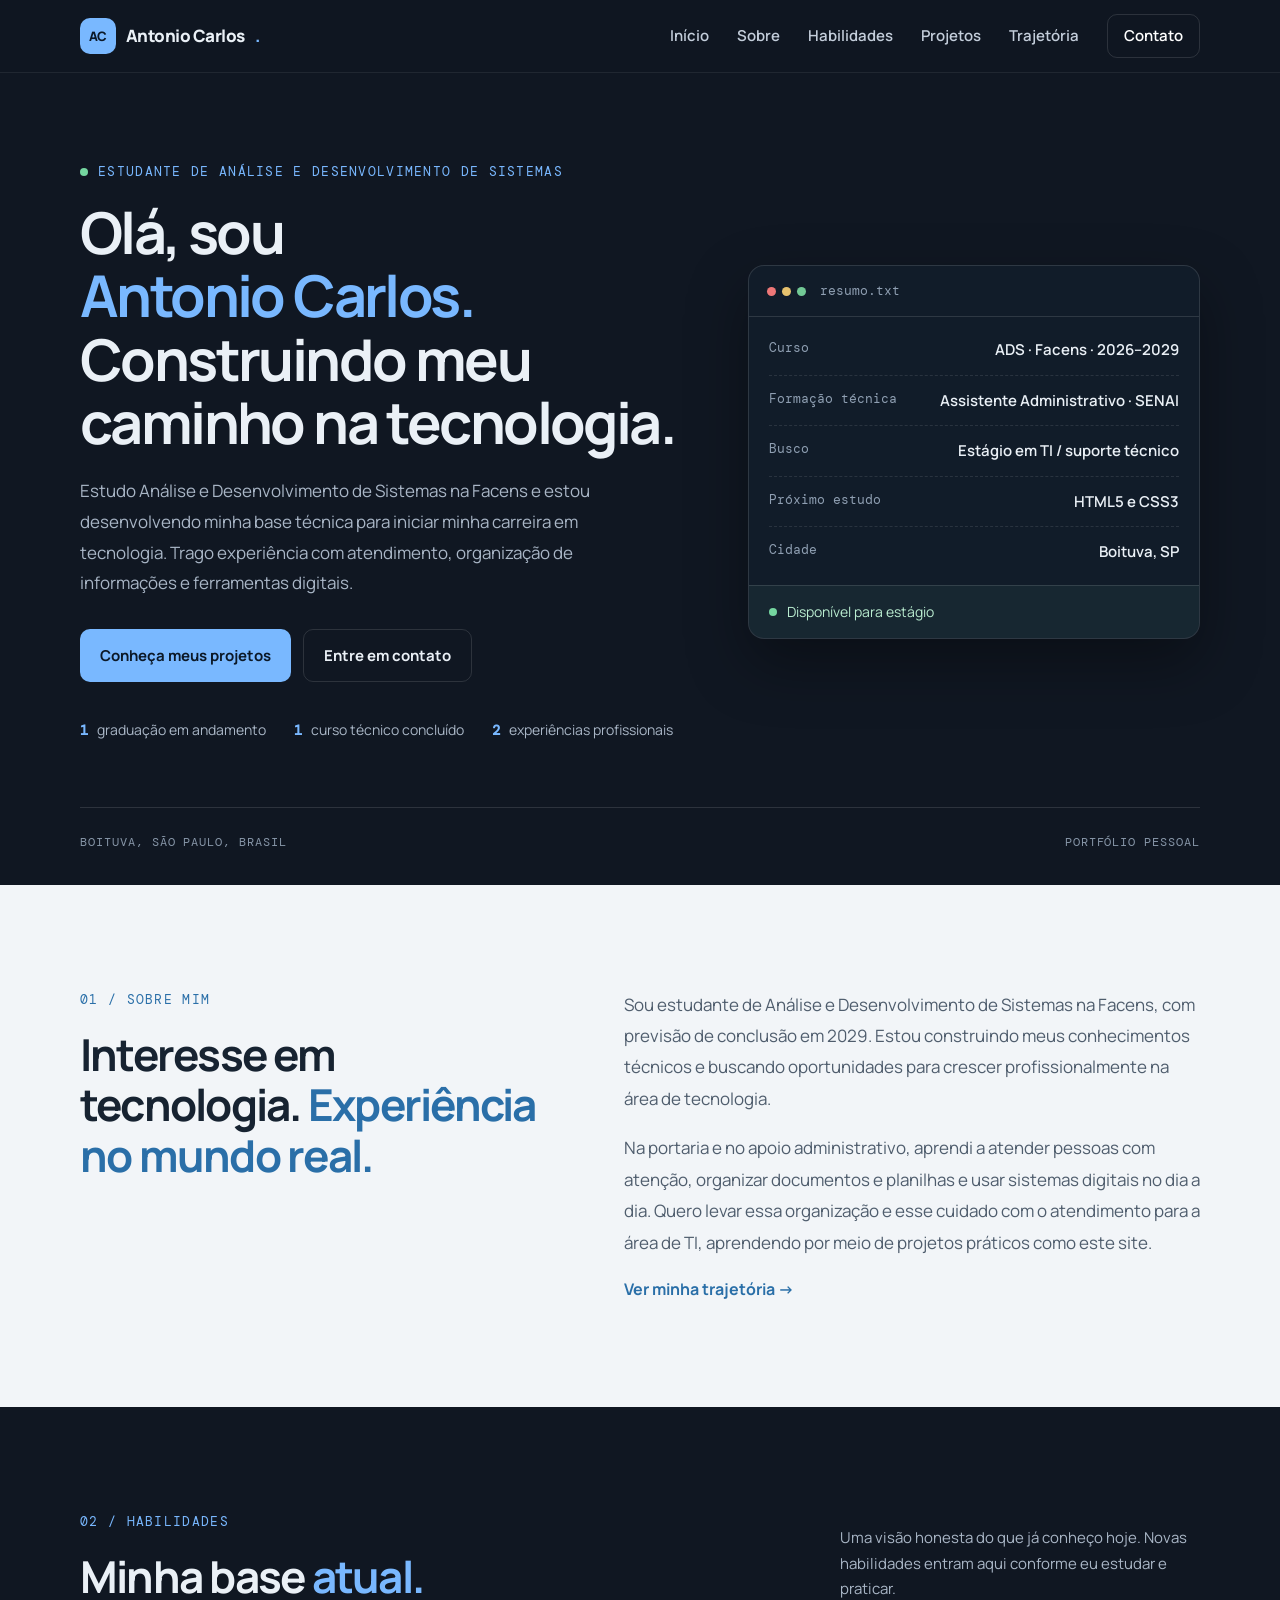
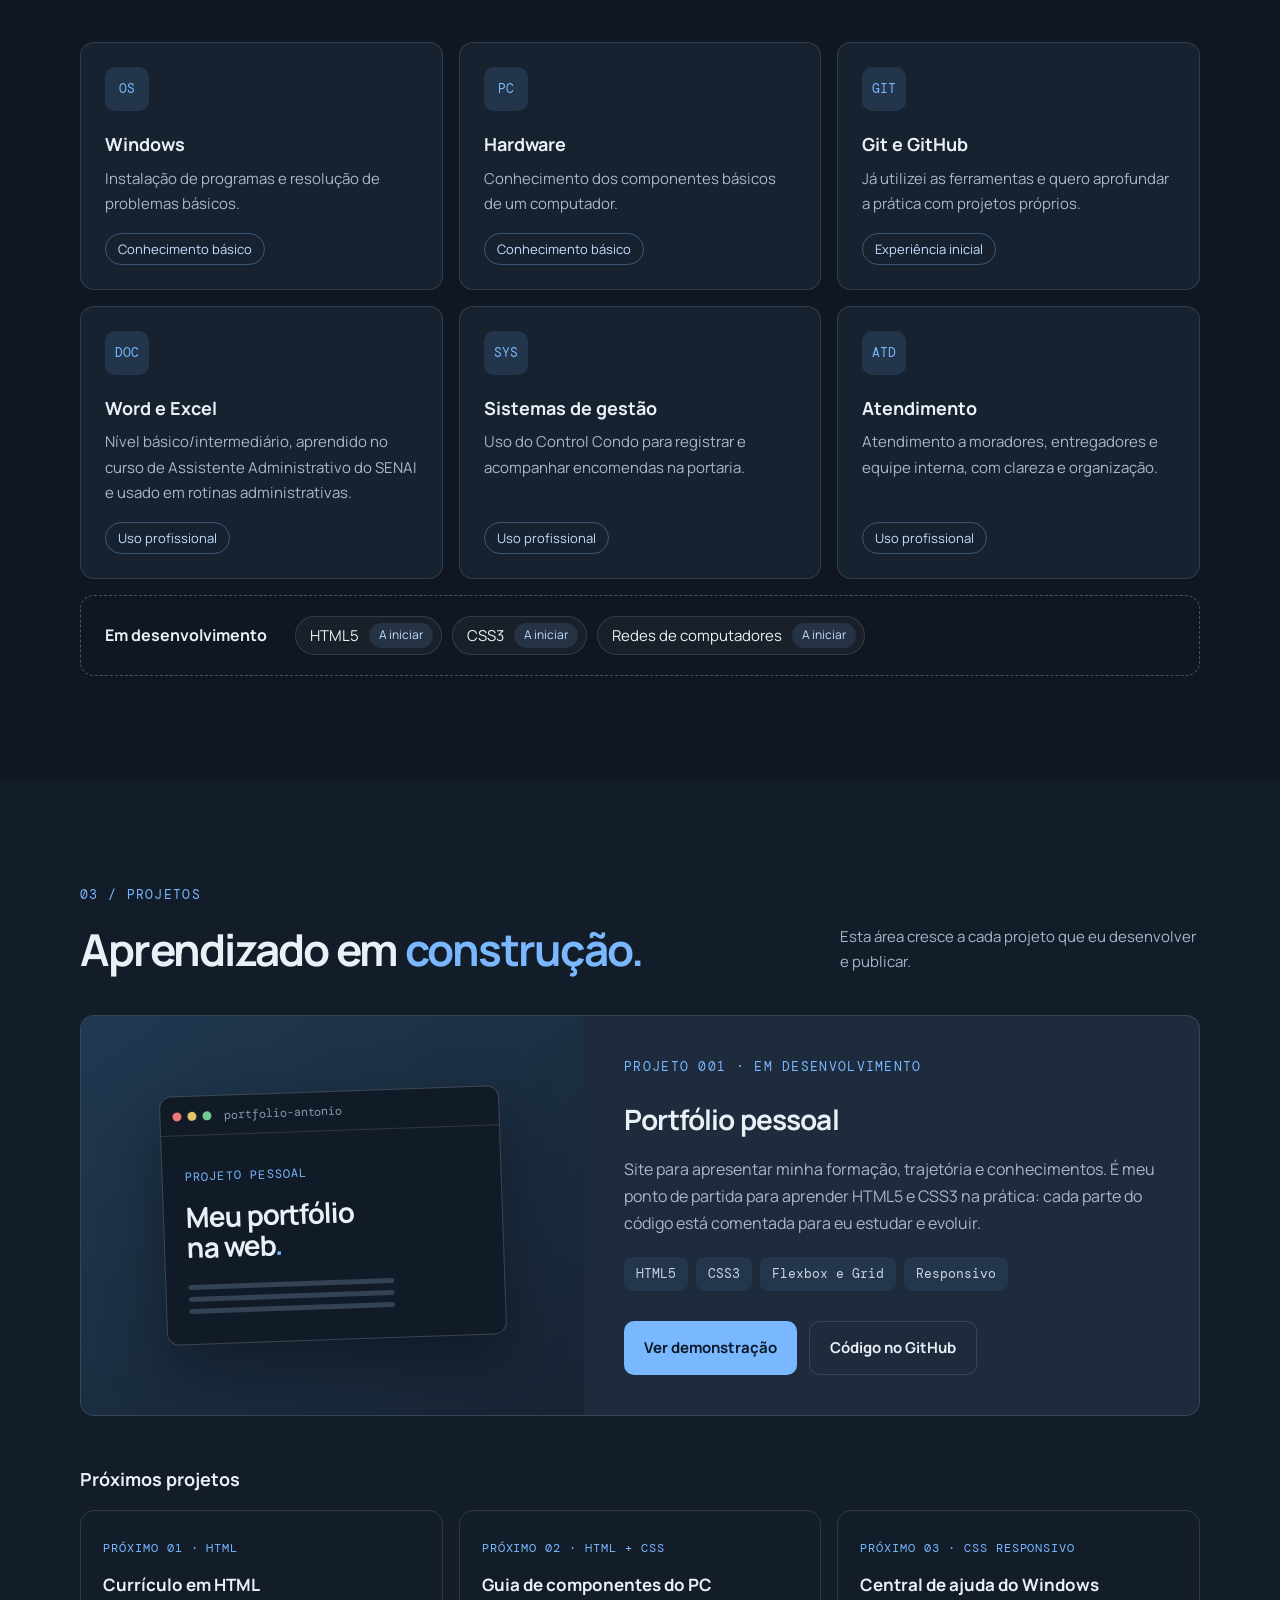
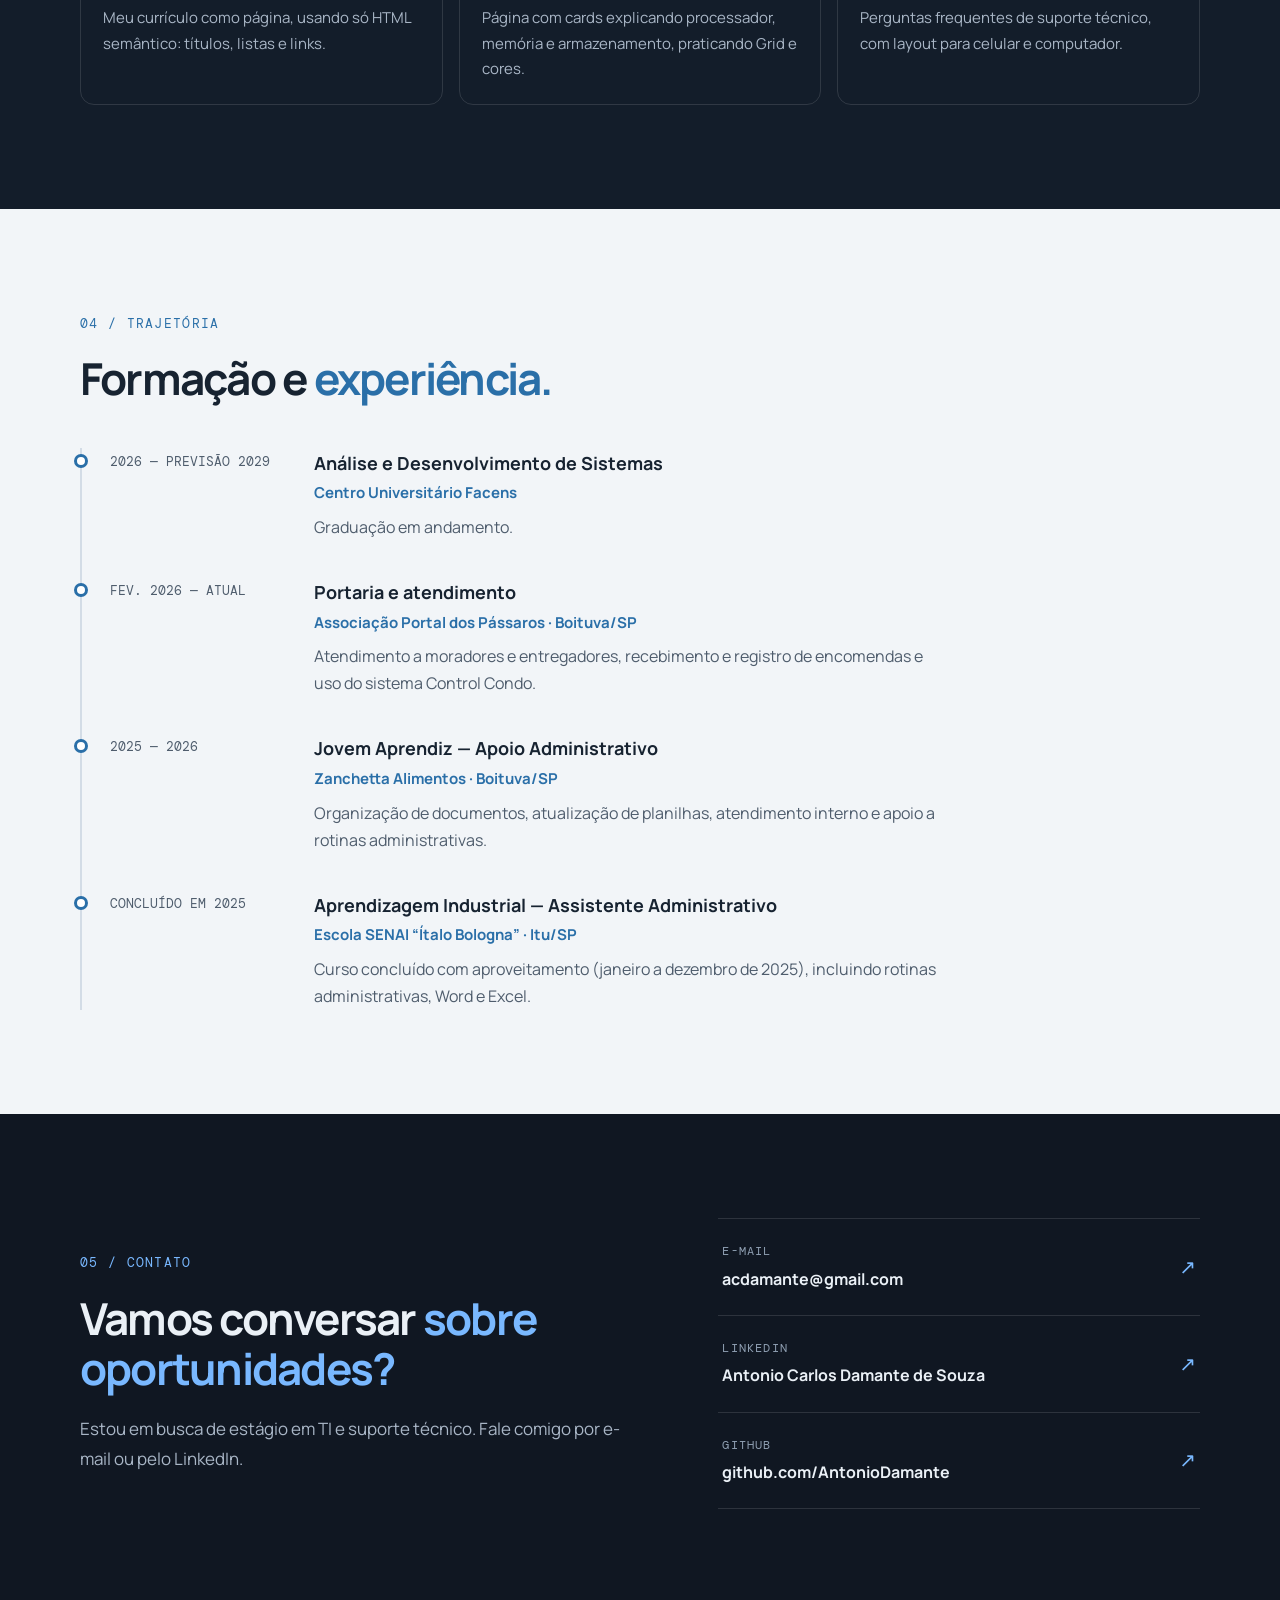
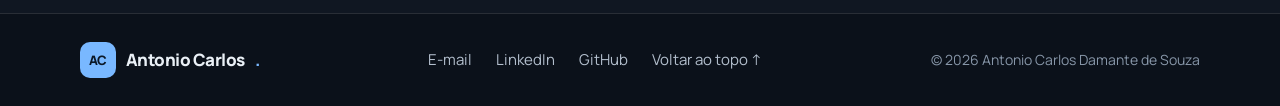
==== index.html @ 69a0d962 "Primeira versão do portfólio" ====
<!DOCTYPE html>
<html lang="pt-BR">
<head>
  <!-- ===== Metadados: informações para o navegador e para o Google ===== -->
  <meta charset="UTF-8">
  <meta name="viewport" content="width=device-width, initial-scale=1">
  <title>Antonio Carlos Damante de Souza | Portfólio</title>
  <meta name="description" content="Portfólio de Antonio Carlos Damante de Souza, estudante de Análise e Desenvolvimento de Sistemas na Facens, em Boituva/SP, em busca de estágio em TI e suporte técnico.">
  <meta name="author" content="Antonio Carlos Damante de Souza">
  <meta name="theme-color" content="#101722">

  <!-- Prévia do link quando for compartilhado (LinkedIn, WhatsApp) -->
  <meta property="og:title" content="Antonio Carlos Damante de Souza | Portfólio">
  <meta property="og:description" content="Estudante de Análise e Desenvolvimento de Sistemas na Facens, em busca de estágio em TI e suporte técnico.">
  <meta property="og:type" content="website">
  <meta property="og:locale" content="pt_BR">

  <!-- Ícone da aba do navegador -->
  <link rel="icon" href="assets/favicon.svg" type="image/svg+xml">

  <!-- Fontes do Google (sem internet, o site usa fontes do próprio sistema) -->
  <link rel="preconnect" href="https://fonts.googleapis.com">
  <link rel="preconnect" href="https://fonts.gstatic.com" crossorigin>
  <link rel="stylesheet" href="https://fonts.googleapis.com/css2?family=DM+Mono:wght@400;500&family=Manrope:wght@400;500;600;700;800&display=swap">

  <!-- Nosso CSS e nosso JavaScript (defer = roda depois que o HTML carregar) -->
  <link rel="stylesheet" href="css/style.css">
  <script src="js/script.js" defer></script>
</head>

<body>
  <!-- Link escondido que aparece ao apertar Tab: ajuda quem navega pelo teclado -->
  <a class="skip-link" href="#conteudo">Pular para o conteúdo</a>

  <!-- ===================== CABEÇALHO ===================== -->
  <header class="header">
    <div class="container nav">
      <a class="brand" href="#inicio" aria-label="Antonio Carlos, voltar ao início">
        <span class="monogram" aria-hidden="true">AC</span>
        Antonio Carlos<span class="accent">.</span>
      </a>

      <!-- Botão do menu: só aparece no celular -->
      <button class="menu-toggle" type="button" aria-expanded="false" aria-controls="menu" aria-label="Abrir menu">
        <span></span><span></span><span></span>
      </button>

      <nav id="menu" class="menu" aria-label="Navegação principal">
        <a href="#inicio">Início</a>
        <a href="#sobre">Sobre</a>
        <a href="#habilidades">Habilidades</a>
        <a href="#projetos">Projetos</a>
        <a href="#trajetoria">Trajetória</a>
        <a class="menu-cta" href="#contato">Contato</a>
      </nav>
    </div>
  </header>

  <main id="conteudo">

    <!-- ===================== APRESENTAÇÃO (HERO) ===================== -->
    <section class="hero" id="inicio">
      <div class="container hero-grid">

        <div class="hero-text">
          <p class="eyebrow"><span class="dot" aria-hidden="true"></span>Estudante de Análise e Desenvolvimento de Sistemas</p>
          <h1>Olá, sou <span class="accent">Antonio Carlos.</span> Construindo meu caminho na tecnologia.</h1>
          <p class="lead">
            Estudo Análise e Desenvolvimento de Sistemas na Facens e estou desenvolvendo minha base técnica
            para iniciar minha carreira em tecnologia. Trago experiência com atendimento, organização de
            informações e ferramentas digitais.
          </p>
          <div class="actions">
            <a class="button button-primary" href="#projetos">Conheça meus projetos</a>
            <a class="button button-secondary" href="#contato">Entre em contato</a>
          </div>
          <ul class="facts">
            <li><strong>1</strong> graduação em andamento</li>
            <li><strong>1</strong> curso técnico concluído</li>
            <li><strong>2</strong> experiências profissionais</li>
          </ul>
        </div>

        <!-- Cartão de resumo: decorativo, mas com informações reais -->
        <aside class="profile-card" aria-label="Resumo do perfil">
          <div class="profile-card-head">
            <span class="window-dots" aria-hidden="true"><i></i><i></i><i></i></span>
            <span>resumo.txt</span>
          </div>
          <dl class="profile-list">
            <div><dt>Curso</dt><dd>ADS · Facens · 2026–2029</dd></div>
            <div><dt>Formação técnica</dt><dd>Assistente Administrativo · SENAI</dd></div>
            <div><dt>Busco</dt><dd>Estágio em TI / suporte técnico</dd></div>
            <div><dt>Próximo estudo</dt><dd>HTML5 e CSS3</dd></div>
            <div><dt>Cidade</dt><dd>Boituva, SP</dd></div>
          </dl>
          <p class="profile-status"><span class="dot" aria-hidden="true"></span>Disponível para estágio</p>
        </aside>

      </div>
      <div class="container hero-bottom">
        <span>Boituva, São Paulo, Brasil</span>
        <span>Portfólio pessoal</span>
      </div>
    </section>

    <!-- ===================== SOBRE MIM ===================== -->
    <section class="section section-light" id="sobre">
      <div class="container split">
        <div>
          <p class="eyebrow eyebrow-dark">01 / Sobre mim</p>
          <h2>Interesse em tecnologia. <span>Experiência no mundo real.</span></h2>
        </div>
        <div class="prose">
          <p>
            Sou estudante de Análise e Desenvolvimento de Sistemas na Facens, com previsão de conclusão em 2029.
            Estou construindo meus conhecimentos técnicos e buscando oportunidades para crescer profissionalmente
            na área de tecnologia.
          </p>
          <p>
            Na portaria e no apoio administrativo, aprendi a atender pessoas com atenção, organizar documentos e
            planilhas e usar sistemas digitais no dia a dia. Quero levar essa organização e esse cuidado com o
            atendimento para a área de TI, aprendendo por meio de projetos práticos como este site.
          </p>
          <a class="text-link" href="#trajetoria">Ver minha trajetória →</a>
        </div>
      </div>
    </section>

    <!-- ===================== HABILIDADES ===================== -->
    <section class="section" id="habilidades">
      <div class="container">
        <div class="section-head">
          <div>
            <p class="eyebrow">02 / Habilidades</p>
            <h2>Minha base <span>atual.</span></h2>
          </div>
          <p>Uma visão honesta do que já conheço hoje. Novas habilidades entram aqui conforme eu estudar e praticar.</p>
        </div>

        <!-- Para adicionar uma habilidade, copie um <article class="card skill"> inteiro e troque os textos -->
        <div class="skills-grid">
          <article class="card skill">
            <span class="skill-icon" aria-hidden="true">OS</span>
            <h3>Windows</h3>
            <p>Instalação de programas e resolução de problemas básicos.</p>
            <span class="badge">Conhecimento básico</span>
          </article>

          <article class="card skill">
            <span class="skill-icon" aria-hidden="true">PC</span>
            <h3>Hardware</h3>
            <p>Conhecimento dos componentes básicos de um computador.</p>
            <span class="badge">Conhecimento básico</span>
          </article>

          <article class="card skill">
            <span class="skill-icon" aria-hidden="true">GIT</span>
            <h3>Git e GitHub</h3>
            <p>Já utilizei as ferramentas e quero aprofundar a prática com projetos próprios.</p>
            <span class="badge">Experiência inicial</span>
          </article>

          <article class="card skill">
            <span class="skill-icon" aria-hidden="true">DOC</span>
            <h3>Word e Excel</h3>
            <p>Nível básico/intermediário, aprendido no curso de Assistente Administrativo do SENAI e usado em rotinas administrativas.</p>
            <span class="badge">Uso profissional</span>
          </article>

          <article class="card skill">
            <span class="skill-icon" aria-hidden="true">SYS</span>
            <h3>Sistemas de gestão</h3>
            <p>Uso do Control Condo para registrar e acompanhar encomendas na portaria.</p>
            <span class="badge">Uso profissional</span>
          </article>

          <article class="card skill">
            <span class="skill-icon" aria-hidden="true">ATD</span>
            <h3>Atendimento</h3>
            <p>Atendimento a moradores, entregadores e equipe interna, com clareza e organização.</p>
            <span class="badge">Uso profissional</span>
          </article>
        </div>

        <!-- Área "Em desenvolvimento": mude o status quando começar a estudar cada item -->
        <div class="learning">
          <h3>Em desenvolvimento</h3>
          <ul class="learning-list">
            <li><span>HTML5</span><span class="status">A iniciar</span></li>
            <li><span>CSS3</span><span class="status">A iniciar</span></li>
            <li><span>Redes de computadores</span><span class="status">A iniciar</span></li>
          </ul>
        </div>
      </div>
    </section>

    <!-- ===================== PROJETOS ===================== -->
    <section class="section section-projects" id="projetos">
      <div class="container">
        <div class="section-head">
          <div>
            <p class="eyebrow">03 / Projetos</p>
            <h2>Aprendizado em <span>construção.</span></h2>
          </div>
          <p>Esta área cresce a cada projeto que eu desenvolver e publicar.</p>
        </div>

        <!-- Projeto 001: este portfólio -->
        <article class="card project">
          <div class="project-art" aria-hidden="true">
            <div class="mini-browser">
              <div class="mini-browser-bar"><span class="window-dots"><i></i><i></i><i></i></span>portfolio-antonio</div>
              <div class="mini-browser-body">
                <small>Projeto pessoal</small>
                <strong>Meu portfólio<br>na web<span class="accent">.</span></strong>
                <span class="mini-lines"></span>
              </div>
            </div>
          </div>

          <div class="project-info">
            <p class="eyebrow">Projeto 001 · Em desenvolvimento</p>
            <h3>Portfólio pessoal</h3>
            <p>
              Site para apresentar minha formação, trajetória e conhecimentos. É meu ponto de partida para
              aprender HTML5 e CSS3 na prática: cada parte do código está comentada para eu estudar e evoluir.
            </p>
            <ul class="tags" aria-label="Tecnologias utilizadas">
              <li>HTML5</li>
              <li>CSS3</li>
              <li>Flexbox e Grid</li>
              <li>Responsivo</li>
            </ul>

            <!--
              LINKS DO PROJETO
              Funcionam quando o repositório "portfolio-antonio" estiver criado e o GitHub Pages ativado.
              Se mudar o nome do repositório, atualize os dois endereços abaixo.
            -->
            <div class="actions">
              <a class="button button-primary" href="https://antoniodamante.github.io/portfolio-antonio/" target="_blank" rel="noopener noreferrer">Ver demonstração</a>
              <a class="button button-secondary" href="https://github.com/AntonioDamante/portfolio-antonio" target="_blank" rel="noopener noreferrer">Código no GitHub</a>
            </div>
          </div>
        </article>

        <!-- Próximos projetos sugeridos, do mais simples ao mais completo -->
        <h3 class="subhead">Próximos projetos</h3>
        <div class="ideas-grid">
          <article class="card idea">
            <small>Próximo 01 · HTML</small>
            <h4>Currículo em HTML</h4>
            <p>Meu currículo como página, usando só HTML semântico: títulos, listas e links.</p>
          </article>
          <article class="card idea">
            <small>Próximo 02 · HTML + CSS</small>
            <h4>Guia de componentes do PC</h4>
            <p>Página com cards explicando processador, memória e armazenamento, praticando Grid e cores.</p>
          </article>
          <article class="card idea">
            <small>Próximo 03 · CSS responsivo</small>
            <h4>Central de ajuda do Windows</h4>
            <p>Perguntas frequentes de suporte técnico, com layout para celular e computador.</p>
          </article>
        </div>
      </div>
    </section>

    <!-- ===================== FORMAÇÃO E EXPERIÊNCIA ===================== -->
    <section class="section section-light" id="trajetoria">
      <div class="container">
        <p class="eyebrow eyebrow-dark">04 / Trajetória</p>
        <h2>Formação e <span>experiência.</span></h2>

        <ol class="timeline">
          <li>
            <p class="timeline-date">2026 — previsão 2029</p>
            <div>
              <h3>Análise e Desenvolvimento de Sistemas</h3>
              <p class="timeline-place">Centro Universitário Facens</p>
              <p>Graduação em andamento.</p>
            </div>
          </li>
          <li>
            <p class="timeline-date">Fev. 2026 — atual</p>
            <div>
              <h3>Portaria e atendimento</h3>
              <p class="timeline-place">Associação Portal dos Pássaros · Boituva/SP</p>
              <p>Atendimento a moradores e entregadores, recebimento e registro de encomendas e uso do sistema Control Condo.</p>
            </div>
          </li>
          <li>
            <p class="timeline-date">2025 — 2026</p>
            <div>
              <h3>Jovem Aprendiz — Apoio Administrativo</h3>
              <p class="timeline-place">Zanchetta Alimentos · Boituva/SP</p>
              <p>Organização de documentos, atualização de planilhas, atendimento interno e apoio a rotinas administrativas.</p>
            </div>
          </li>
          <li>
            <p class="timeline-date">Concluído em 2025</p>
            <div>
              <h3>Aprendizagem Industrial — Assistente Administrativo</h3>
              <p class="timeline-place">Escola SENAI “Ítalo Bologna” · Itu/SP</p>
              <p>Curso concluído com aproveitamento (janeiro a dezembro de 2025), incluindo rotinas administrativas, Word e Excel.</p>
            </div>
          </li>
        </ol>
      </div>
    </section>

    <!-- ===================== CONTATO ===================== -->
    <section class="section" id="contato">
      <div class="container contact-grid">
        <div>
          <p class="eyebrow">05 / Contato</p>
          <h2>Vamos conversar <span>sobre oportunidades?</span></h2>
          <p class="lead">Estou em busca de estágio em TI e suporte técnico. Fale comigo por e-mail ou pelo LinkedIn.</p>
        </div>

        <ul class="contact-list">
          <li>
            <a href="mailto:acdamante@gmail.com">
              <span><small>E-mail</small><strong>acdamante@gmail.com</strong></span>
              <span class="arrow" aria-hidden="true">↗</span>
            </a>
          </li>
          <li>
            <a href="https://www.linkedin.com/in/antonio-carlos-damante-de-souza-3b718b293/" target="_blank" rel="noopener noreferrer">
              <span><small>LinkedIn</small><strong>Antonio Carlos Damante de Souza</strong></span>
              <span class="arrow" aria-hidden="true">↗</span>
            </a>
          </li>
          <li>
            <a href="https://github.com/AntonioDamante" target="_blank" rel="noopener noreferrer">
              <span><small>GitHub</small><strong>github.com/AntonioDamante</strong></span>
              <span class="arrow" aria-hidden="true">↗</span>
            </a>
          </li>
        </ul>
      </div>
    </section>

  </main>

  <!-- ===================== RODAPÉ ===================== -->
  <footer class="footer">
    <div class="container footer-inner">
      <a class="brand" href="#inicio" aria-label="Antonio Carlos, voltar ao início">
        <span class="monogram" aria-hidden="true">AC</span>
        Antonio Carlos<span class="accent">.</span>
      </a>
      <ul class="footer-links">
        <li><a href="mailto:acdamante@gmail.com">E-mail</a></li>
        <li><a href="https://www.linkedin.com/in/antonio-carlos-damante-de-souza-3b718b293/" target="_blank" rel="noopener noreferrer">LinkedIn</a></li>
        <li><a href="https://github.com/AntonioDamante" target="_blank" rel="noopener noreferrer">GitHub</a></li>
        <li><a href="#inicio">Voltar ao topo ↑</a></li>
      </ul>
      <!-- O ano é atualizado automaticamente pelo js/script.js -->
      <p>© <span id="ano">2026</span> Antonio Carlos Damante de Souza</p>
    </div>
  </footer>
</body>
</html>
---- css/style.css ----
/* ==========================================================================
   PORTFÓLIO — Antonio Carlos Damante de Souza
   Organização do arquivo:
     1. Variáveis (cores, fontes, tamanhos)
     2. Base (regras gerais)
     3. Componentes reutilizáveis (botões, cards, títulos)
     4. Cabeçalho e menu
     5. Seções (hero, sobre, habilidades, projetos, trajetória, contato)
     6. Rodapé
     7. Animações
     8. Responsividade (media queries)
   ========================================================================== */


/* ==========================================================================
   1. VARIÁVEIS
   Mude uma cor aqui e ela muda no site inteiro.
   ========================================================================== */
:root {
  /* Fundos escuros */
  --bg: #101722;          /* fundo principal (grafite azulado) */
  --bg-alt: #131d2a;      /* fundo da seção de projetos */
  --surface: #172231;     /* fundo dos cards */
  --surface-2: #1d2b3d;   /* cards em destaque */

  /* Seções claras */
  --light: #f2f5f8;
  --ink: #172331;         /* texto escuro */
  --ink-muted: #4f5d6d;   /* texto escuro secundário */

  /* Textos no fundo escuro */
  --text: #eaf0f6;
  --text-muted: #a9b6c6;

  /* Cor de destaque (azul) */
  --accent: #79b8ff;
  --accent-dark: #2a6fa8; /* versão escura do azul, para fundos claros */
  --accent-soft: rgba(121, 184, 255, 0.12);
  --success: #75d6a0;

  /* Bordas e sombras */
  --border: rgba(255, 255, 255, 0.12);
  --border-light: #d3dce6;
  --radius: 14px;
  --shadow: 0 24px 60px rgba(0, 0, 0, 0.35);

  /* Fontes */
  --font-sans: "Manrope", system-ui, -apple-system, "Segoe UI", Arial, sans-serif;
  --font-mono: "DM Mono", ui-monospace, Consolas, monospace;

  /* Layout */
  --container: 1120px;
  --header-height: 72px;
  --speed: 0.2s;          /* velocidade padrão das transições */
}


/* ==========================================================================
   2. BASE
   ========================================================================== */
*,
*::before,
*::after {
  box-sizing: border-box; /* largura inclui padding e borda: facilita o layout */
}

html {
  scroll-behavior: smooth;                         /* rolagem suave nos links do menu */
  scroll-padding-top: calc(var(--header-height) + 16px); /* não esconde o título atrás do cabeçalho fixo */
}

body {
  margin: 0;
  background: var(--bg);
  color: var(--text);
  font-family: var(--font-sans);
  font-size: 1rem;      /* 16px */
  line-height: 1.7;
  -webkit-font-smoothing: antialiased;
}

h1, h2, h3, h4, p, ul, ol, dl, dd {
  margin: 0;
}

ul, ol {
  padding: 0;
  list-style: none;
}

a {
  color: inherit;
  text-decoration: none;
}

/* Contorno visível ao navegar com Tab (acessibilidade) */
a:focus-visible,
button:focus-visible {
  outline: 3px solid var(--accent);
  outline-offset: 4px;
  border-radius: 6px;
}

/* Caixa central que limita a largura do conteúdo */
.container {
  width: min(var(--container), 100% - 48px);
  margin-inline: auto;
}

.accent {
  color: var(--accent);
}

/* Link "Pular para o conteúdo": fica fora da tela até receber foco */
.skip-link {
  position: absolute;
  top: -60px;
  left: 16px;
  z-index: 100;
  padding: 10px 16px;
  background: #fff;
  color: #000;
  font-weight: 700;
  border-radius: 8px;
}

.skip-link:focus {
  top: 12px;
}


/* ==========================================================================
   3. COMPONENTES REUTILIZÁVEIS
   ========================================================================== */

/* Espaçamento padrão das seções */
.section {
  padding: 104px 0;
}

/* Seções de fundo claro (Sobre e Trajetória) */
.section-light {
  background: var(--light);
  color: var(--ink);
}

/* Etiqueta pequena acima dos títulos ("01 / Sobre mim") */
.eyebrow {
  display: flex;
  align-items: center;
  gap: 10px;
  margin-bottom: 18px;
  color: var(--accent);
  font-family: var(--font-mono);
  font-size: 0.8125rem; /* 13px */
  letter-spacing: 0.1em;
  text-transform: uppercase;
}

.eyebrow-dark {
  color: var(--accent-dark);
}

/* Bolinha verde de "status" */
.dot {
  flex-shrink: 0;
  width: 8px;
  height: 8px;
  border-radius: 50%;
  background: var(--success);
}

h2 {
  font-size: clamp(2rem, 4vw, 2.75rem);
  line-height: 1.15;
  letter-spacing: -0.04em;
}

/* Segunda parte do título em azul */
h2 span {
  color: var(--accent);
}

.section-light h2 span {
  color: var(--accent-dark);
}

/* Título da seção + texto ao lado (usa Flexbox) */
.section-head {
  display: flex;
  justify-content: space-between;
  align-items: flex-end;
  gap: 32px;
  margin-bottom: 40px;
}

.section-head > p {
  max-width: 360px;
  color: var(--text-muted);
  font-size: 0.9375rem;
}

.lead {
  max-width: 580px;
  color: var(--text-muted);
  font-size: 1.0625rem; /* 17px */
  line-height: 1.8;
}

/* Botões */
.button {
  display: inline-flex;
  align-items: center;
  padding: 13px 20px;
  border-radius: 10px;
  font-size: 0.9375rem;
  font-weight: 700;
  transition: transform var(--speed), background-color var(--speed), border-color var(--speed);
}

.button:hover {
  transform: translateY(-2px);
}

.button-primary {
  background: var(--accent);
  color: #0b1827;
}

.button-primary:hover {
  background: #9ccbff;
}

.button-secondary {
  border: 1px solid var(--border);
}

.button-secondary:hover {
  border-color: var(--accent);
}

/* Card padrão */
.card {
  background: var(--surface);
  border: 1px solid var(--border);
  border-radius: var(--radius);
  transition: transform var(--speed), border-color var(--speed);
}

.card:hover {
  transform: translateY(-3px);
  border-color: rgba(121, 184, 255, 0.5);
}

/* Etiqueta arredondada (nível da habilidade) */
.badge {
  display: inline-block;
  padding: 4px 12px;
  border: 1px solid rgba(121, 184, 255, 0.35);
  border-radius: 999px;
  color: #c3dfff;
  font-size: 0.8125rem;
}

/* Bolinhas de janela (vermelha, amarela, verde) */
.window-dots {
  display: inline-flex;
  gap: 6px;
}

.window-dots i {
  width: 9px;
  height: 9px;
  border-radius: 50%;
  background: #ee7777;
}

.window-dots i:nth-child(2) { background: #e6c16d; }
.window-dots i:nth-child(3) { background: #72c995; }


/* ==========================================================================
   4. CABEÇALHO E MENU
   ========================================================================== */
.header {
  position: sticky; /* fica preso no topo ao rolar */
  top: 0;
  z-index: 50;
  background: rgba(16, 23, 34, 0.92);
  border-bottom: 1px solid rgba(255, 255, 255, 0.07);
  backdrop-filter: blur(14px);
}

.nav {
  display: flex;
  align-items: center;
  justify-content: space-between;
  min-height: var(--header-height);
  gap: 24px;
}

.brand {
  display: flex;
  align-items: center;
  gap: 10px;
  font-size: 1.0625rem;
  font-weight: 800;
  letter-spacing: -0.03em;
}

/* Quadradinho azul com as iniciais */
.monogram {
  display: grid;
  place-items: center;
  width: 36px;
  height: 36px;
  border-radius: 10px;
  background: var(--accent);
  color: #0b1827;
  font-size: 0.8125rem;
}

.menu {
  display: flex;
  align-items: center;
  gap: 28px;
  font-size: 0.9375rem;
  font-weight: 600;
  color: #c4cedb;
}

.menu a {
  transition: color var(--speed);
}

.menu a:hover {
  color: #fff;
}

.menu-cta {
  padding: 8px 16px;
  border: 1px solid var(--border);
  border-radius: 10px;
  color: #fff;
}

.menu-cta:hover {
  border-color: var(--accent);
}

/* Botão de menu (três tracinhos): escondido no computador */
.menu-toggle {
  display: none;
  padding: 8px;
  background: none;
  border: 0;
  cursor: pointer;
}

.menu-toggle span {
  display: block;
  width: 24px;
  height: 2px;
  margin: 5px 0;
  background: #fff;
  transition: transform var(--speed), opacity var(--speed);
}

/* Quando o menu está aberto, os tracinhos viram um "X" */
.menu-toggle[aria-expanded="true"] span:nth-child(1) { transform: translateY(7px) rotate(45deg); }
.menu-toggle[aria-expanded="true"] span:nth-child(2) { opacity: 0; }
.menu-toggle[aria-expanded="true"] span:nth-child(3) { transform: translateY(-7px) rotate(-45deg); }


/* ==========================================================================
   5. SEÇÕES
   ========================================================================== */

/* ---------- 5.1 Hero (apresentação) ---------- */
.hero {
  padding: 88px 0 32px;
  overflow: hidden;
}

/* Grid de duas colunas: texto à esquerda, cartão à direita */
.hero-grid {
  display: grid;
  grid-template-columns: 1.15fr 0.85fr;
  align-items: center;
  gap: 56px;
}

h1 {
  margin-bottom: 22px;
  font-size: clamp(2.4rem, 5vw, 3.6rem);
  line-height: 1.1;
  letter-spacing: -0.045em;
}

h1 .accent {
  display: block;
}

.actions {
  display: flex;
  flex-wrap: wrap;
  gap: 12px;
  margin-top: 30px;
}

.facts {
  display: flex;
  flex-wrap: wrap;
  gap: 8px 28px;
  margin-top: 36px;
  color: var(--text-muted);
  font-size: 0.875rem;
}

.facts strong {
  margin-right: 6px;
  color: var(--accent);
  font-family: var(--font-mono);
}

/* Cartão de resumo */
.profile-card {
  background: #111c29;
  border: 1px solid var(--border);
  border-radius: 16px;
  box-shadow: var(--shadow);
  overflow: hidden;
}

.profile-card-head {
  display: flex;
  align-items: center;
  gap: 14px;
  padding: 14px 18px;
  border-bottom: 1px solid var(--border);
  color: #8f9fb2;
  font-family: var(--font-mono);
  font-size: 0.8125rem;
}

.profile-list {
  padding: 8px 20px;
}

/* Cada linha do resumo: rótulo à esquerda, valor à direita */
.profile-list div {
  display: flex;
  justify-content: space-between;
  gap: 16px;
  padding: 12px 0;
  border-bottom: 1px dashed rgba(255, 255, 255, 0.1);
}

.profile-list div:last-child {
  border-bottom: 0;
}

.profile-list dt {
  color: #8f9fb2;
  font-family: var(--font-mono);
  font-size: 0.8125rem;
}

.profile-list dd {
  text-align: right;
  font-size: 0.9375rem;
  font-weight: 600;
}

.profile-status {
  display: flex;
  align-items: center;
  gap: 10px;
  padding: 14px 20px;
  border-top: 1px solid var(--border);
  background: rgba(117, 214, 160, 0.06);
  color: #b9ecd0;
  font-size: 0.875rem;
}

.hero-bottom {
  display: flex;
  justify-content: space-between;
  gap: 16px;
  margin-top: 64px;
  padding-top: 24px;
  border-top: 1px solid var(--border);
  color: #8796a8;
  font-family: var(--font-mono);
  font-size: 0.75rem;
  letter-spacing: 0.08em;
  text-transform: uppercase;
}

/* ---------- 5.2 Sobre mim ---------- */
.split {
  display: grid;
  grid-template-columns: 0.9fr 1.1fr;
  gap: 72px;
}

.prose p {
  margin-bottom: 18px;
  color: var(--ink-muted);
  font-size: 1.0625rem;
  line-height: 1.85;
}

.text-link {
  color: var(--accent-dark);
  font-weight: 700;
}

.text-link:hover {
  text-decoration: underline;
}

/* ---------- 5.3 Habilidades ---------- */
/* Grid de 3 colunas iguais (vira 2 e depois 1 no celular) */
.skills-grid {
  display: grid;
  grid-template-columns: repeat(3, 1fr);
  gap: 16px;
}

.skill {
  display: flex;
  flex-direction: column;
  align-items: flex-start;
  padding: 24px;
}

.skill-icon {
  display: grid;
  place-items: center;
  width: 44px;
  height: 44px;
  margin-bottom: 18px;
  border-radius: 10px;
  background: var(--accent-soft);
  color: var(--accent);
  font-family: var(--font-mono);
  font-size: 0.8125rem;
}

.skill h3 {
  margin-bottom: 6px;
  font-size: 1.125rem;
}

.skill p {
  flex-grow: 1; /* empurra a etiqueta para o fim do card */
  margin-bottom: 16px;
  color: var(--text-muted);
  font-size: 0.9375rem;
}

/* Área "Em desenvolvimento" */
.learning {
  display: flex;
  flex-wrap: wrap;
  align-items: center;
  gap: 16px 28px;
  margin-top: 16px;
  padding: 20px 24px;
  border: 1px dashed rgba(121, 184, 255, 0.4);
  border-radius: var(--radius);
}

.learning h3 {
  font-size: 1rem;
}

.learning-list {
  display: flex;
  flex-wrap: wrap;
  gap: 10px;
}

.learning-list li {
  display: flex;
  align-items: center;
  gap: 10px;
  padding: 6px 8px 6px 14px;
  background: rgba(255, 255, 255, 0.04);
  border: 1px solid var(--border);
  border-radius: 999px;
  font-size: 0.9375rem;
}

.status {
  padding: 2px 10px;
  border-radius: 999px;
  background: var(--accent-soft);
  color: #c3dfff;
  font-size: 0.75rem;
}

/* ---------- 5.4 Projetos ---------- */
.section-projects {
  background: var(--bg-alt);
}

.project {
  display: grid;
  grid-template-columns: 0.9fr 1.1fr;
  overflow: hidden;
  background: var(--surface-2);
}

.project:hover {
  transform: none; /* o card grande não sobe ao passar o mouse */
}

.project-art {
  display: grid;
  place-items: center;
  min-height: 320px;
  padding: 36px;
  background: linear-gradient(145deg, #203951, #172333);
}

/* Desenho de navegador em miniatura */
.mini-browser {
  width: 100%;
  max-width: 340px;
  background: #111b28;
  border: 1px solid rgba(255, 255, 255, 0.18);
  border-radius: 12px;
  box-shadow: var(--shadow);
  overflow: hidden;
  transform: rotate(-2deg);
}

.mini-browser-bar {
  display: flex;
  align-items: center;
  gap: 12px;
  padding: 9px 12px;
  border-bottom: 1px solid var(--border);
  color: #8796a8;
  font-family: var(--font-mono);
  font-size: 0.75rem;
}

.mini-browser-body {
  padding: 26px 22px 30px;
}

.mini-browser-body small {
  color: var(--accent);
  font-family: var(--font-mono);
  font-size: 0.75rem;
  letter-spacing: 0.1em;
  text-transform: uppercase;
}

.mini-browser-body strong {
  display: block;
  margin: 12px 0 22px;
  font-size: 1.75rem;
  line-height: 1.1;
  letter-spacing: -0.04em;
}

/* Três linhas cinzas que imitam texto */
.mini-lines {
  display: block;
  width: 70%;
  height: 5px;
  border-radius: 5px;
  background: #334255;
  box-shadow: 0 12px #334255, 0 24px #334255;
  margin-bottom: 24px;
}

.project-info {
  align-self: center;
  padding: 40px;
}

.project-info h3 {
  margin-bottom: 12px;
  font-size: 1.75rem;
  letter-spacing: -0.03em;
}

.project-info > p:not(.eyebrow) {
  color: var(--text-muted);
}

.tags {
  display: flex;
  flex-wrap: wrap;
  gap: 8px;
  margin: 20px 0 24px;
}

.tags li {
  padding: 6px 12px;
  border-radius: 8px;
  background: #24364c;
  color: #c7d4e3;
  font-family: var(--font-mono);
  font-size: 0.8125rem;
}

.project-links {
  display: flex;
  flex-wrap: wrap;
  gap: 12px 24px;
}

/* Link que ainda não existe: texto tracejado, sem cara de botão */
.pending {
  padding-bottom: 3px;
  border-bottom: 1px dashed #6a7b90;
  color: #a3b1c2;
  font-size: 0.875rem;
}

.subhead {
  margin: 48px 0 16px;
  font-size: 1.125rem;
}

.ideas-grid {
  display: grid;
  grid-template-columns: repeat(3, 1fr);
  gap: 16px;
}

.idea {
  padding: 22px;
  background: transparent;
}

.idea small {
  color: var(--accent);
  font-family: var(--font-mono);
  font-size: 0.75rem;
  letter-spacing: 0.08em;
  text-transform: uppercase;
}

.idea h4 {
  margin: 10px 0 6px;
  font-size: 1.0625rem;
}

.idea p {
  color: var(--text-muted);
  font-size: 0.9375rem;
}

/* ---------- 5.5 Trajetória (linha do tempo) ---------- */
.timeline {
  max-width: 860px;
  margin-top: 44px;
}

/* Cada item: data à esquerda, conteúdo à direita, linha vertical na borda */
.timeline li {
  position: relative;
  display: grid;
  grid-template-columns: 180px 1fr;
  gap: 24px;
  padding: 0 0 36px 28px;
  border-left: 2px solid var(--border-light);
}

.timeline li:last-child {
  padding-bottom: 0;
}

/* Bolinha da linha do tempo, criada com ::before (sem HTML extra) */
.timeline li::before {
  content: "";
  position: absolute;
  top: 6px;
  left: -8px;
  width: 14px;
  height: 14px;
  border: 3px solid var(--accent-dark);
  border-radius: 50%;
  background: #fff;
}

.timeline-date {
  padding-top: 3px;
  color: var(--ink-muted);
  font-family: var(--font-mono);
  font-size: 0.8125rem;
  text-transform: uppercase;
}

.timeline h3 {
  margin-bottom: 2px;
  font-size: 1.125rem;
}

.timeline-place {
  margin-bottom: 8px;
  color: var(--accent-dark);
  font-size: 0.9375rem;
  font-weight: 700;
}

.timeline li div > p:last-child {
  color: var(--ink-muted);
}

/* ---------- 5.6 Contato ---------- */
.contact-grid {
  display: grid;
  grid-template-columns: 1fr 0.85fr;
  align-items: center;
  gap: 72px;
}

.contact-grid .lead {
  margin-top: 20px;
}

.contact-list {
  border-top: 1px solid var(--border);
}

.contact-list a,
.contact-pending {
  display: flex;
  justify-content: space-between;
  align-items: center;
  gap: 20px;
  padding: 22px 4px;
  border-bottom: 1px solid var(--border);
  transition: padding var(--speed);
}

.contact-list a:hover {
  padding-left: 12px; /* desliza levemente para a direita */
}

.contact-list small {
  display: block;
  margin-bottom: 4px;
  color: #8f9fb2;
  font-family: var(--font-mono);
  font-size: 0.75rem;
  letter-spacing: 0.1em;
  text-transform: uppercase;
}

.contact-list strong {
  font-size: 1rem;
  word-break: break-word;
}

.arrow {
  color: var(--accent);
  font-size: 1.25rem;
}

.contact-pending {
  color: #93a2b4;
}


/* ==========================================================================
   6. RODAPÉ
   ========================================================================== */
.footer {
  background: #0b111a;
  border-top: 1px solid var(--border);
}

.footer-inner {
  display: flex;
  flex-wrap: wrap;
  justify-content: space-between;
  align-items: center;
  gap: 20px;
  padding: 28px 0;
}

.footer-links {
  display: flex;
  flex-wrap: wrap;
  gap: 8px 24px;
  font-size: 0.9375rem;
  color: #b3bfcd;
}

.footer-links a:hover {
  color: var(--accent);
}

.footer-inner > p {
  color: #8796a8;
  font-size: 0.875rem;
}


/* ==========================================================================
   7. ANIMAÇÕES
   Entrada suave do topo do site ao carregar a página.
   ========================================================================== */
@keyframes fade-up {
  from {
    opacity: 0;
    transform: translateY(16px);
  }
  to {
    opacity: 1;
    transform: translateY(0);
  }
}

.hero-text {
  animation: fade-up 0.6s ease-out both;
}

.profile-card {
  animation: fade-up 0.6s ease-out 0.15s both; /* começa um pouco depois */
}


/* ==========================================================================
   8. RESPONSIVIDADE
   Media queries: regras que só valem a partir de certo tamanho de tela.
   ========================================================================== */

/* Tablets e telas médias (até 900px) */
@media (max-width: 900px) {
  .hero-grid {
    grid-template-columns: 1fr;
    gap: 40px;
  }

  .profile-card {
    max-width: 520px;
  }

  .split,
  .contact-grid {
    grid-template-columns: 1fr;
    gap: 32px;
  }

  .skills-grid,
  .ideas-grid {
    grid-template-columns: repeat(2, 1fr);
  }

  .project {
    grid-template-columns: 1fr;
  }

  .project-art {
    min-height: 260px;
  }
}

/* Celulares (até 680px) */
@media (max-width: 680px) {
  :root {
    --header-height: 64px;
  }

  .container {
    width: calc(100% - 32px);
  }

  .section {
    padding: 72px 0;
  }

  /* Menu vira uma lista que abre embaixo do cabeçalho */
  .menu-toggle {
    display: block;
  }

  .menu {
    display: none;
    position: absolute;
    top: var(--header-height);
    left: 0;
    right: 0;
    flex-direction: column;
    align-items: stretch;
    gap: 0;
    padding: 8px 16px 20px;
    background: #111a26;
    border-bottom: 1px solid var(--border);
    font-size: 1rem;
  }

  .menu.is-open {
    display: flex;
  }

  .menu a {
    padding: 12px 4px;
  }

  .menu-cta {
    margin-top: 8px;
    text-align: center;
  }

  .hero {
    padding-top: 56px;
  }

  .section-head {
    display: block;
  }

  .section-head > p {
    margin-top: 16px;
  }

  .skills-grid,
  .ideas-grid {
    grid-template-columns: 1fr;
  }

  .profile-list div {
    flex-direction: column;
    gap: 2px;
  }

  .profile-list dd {
    text-align: left;
  }

  .project-info {
    padding: 28px 22px;
  }

  .timeline li {
    grid-template-columns: 1fr;
    gap: 6px;
    padding-left: 22px;
  }

  .hero-bottom {
    flex-direction: column;
    gap: 6px;
  }

  .footer-inner {
    flex-direction: column;
    align-items: flex-start;
  }
}


/* ==========================================================================
   MOVIMENTO REDUZIDO
   Se a pessoa pediu ao sistema menos animações, o site respeita.
   ========================================================================== */
@media (prefers-reduced-motion: reduce) {
  html {
    scroll-behavior: auto;
  }

  *,
  *::before,
  *::after {
    animation-duration: 0.01ms !important;
    animation-delay: 0s !important;
    transition-duration: 0.01ms !important;
  }
}
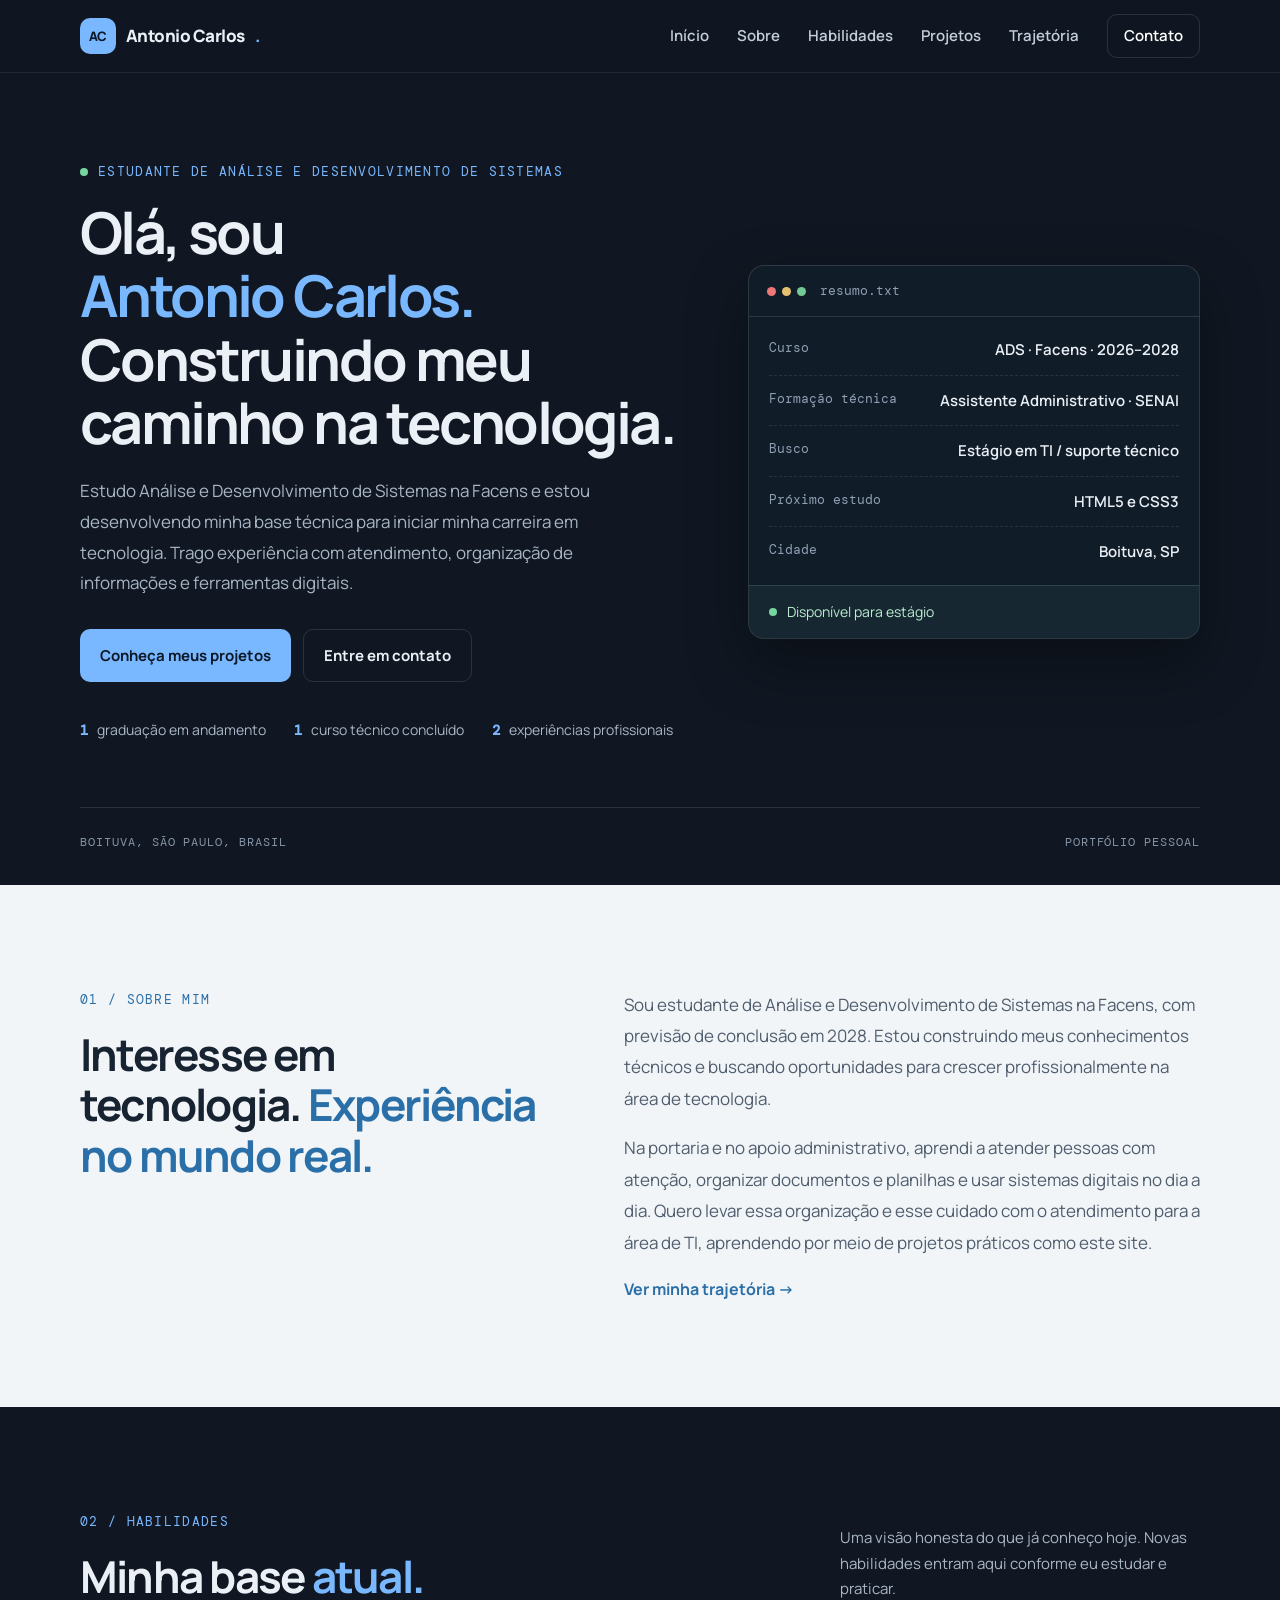
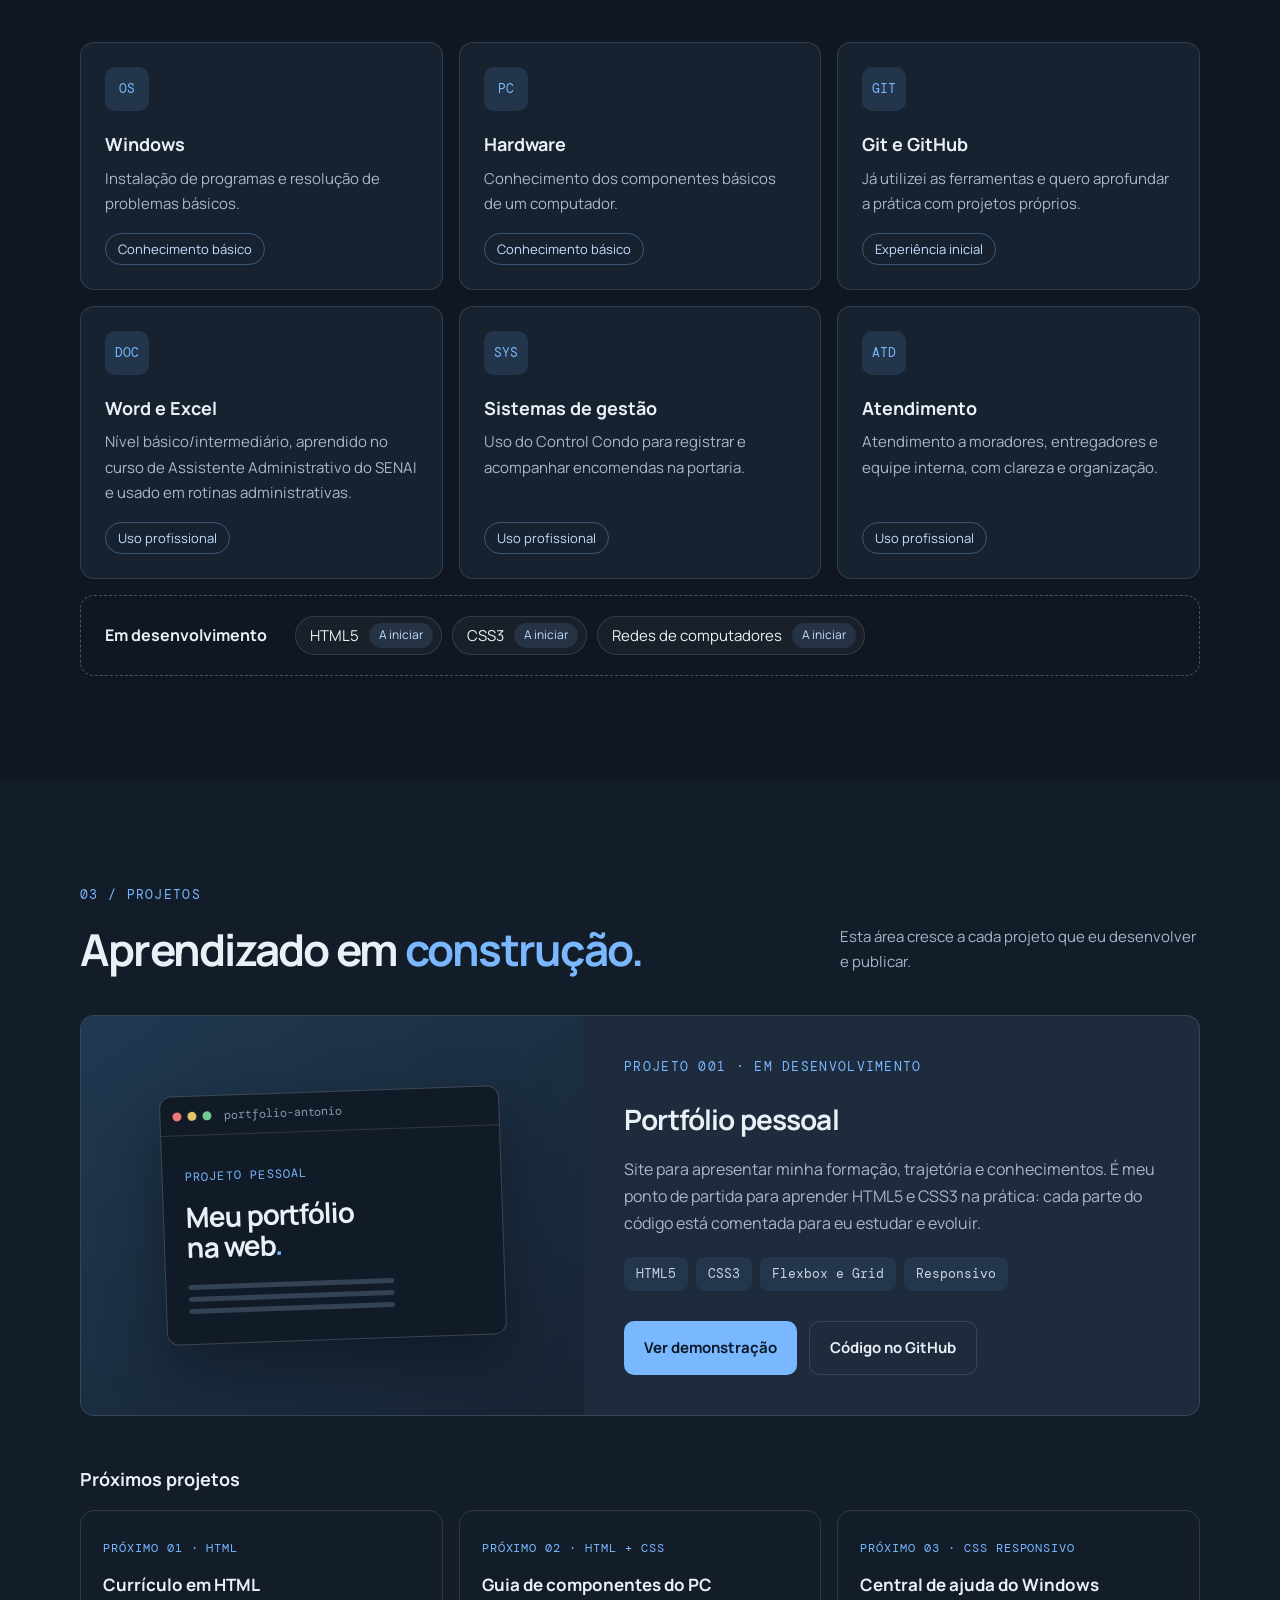
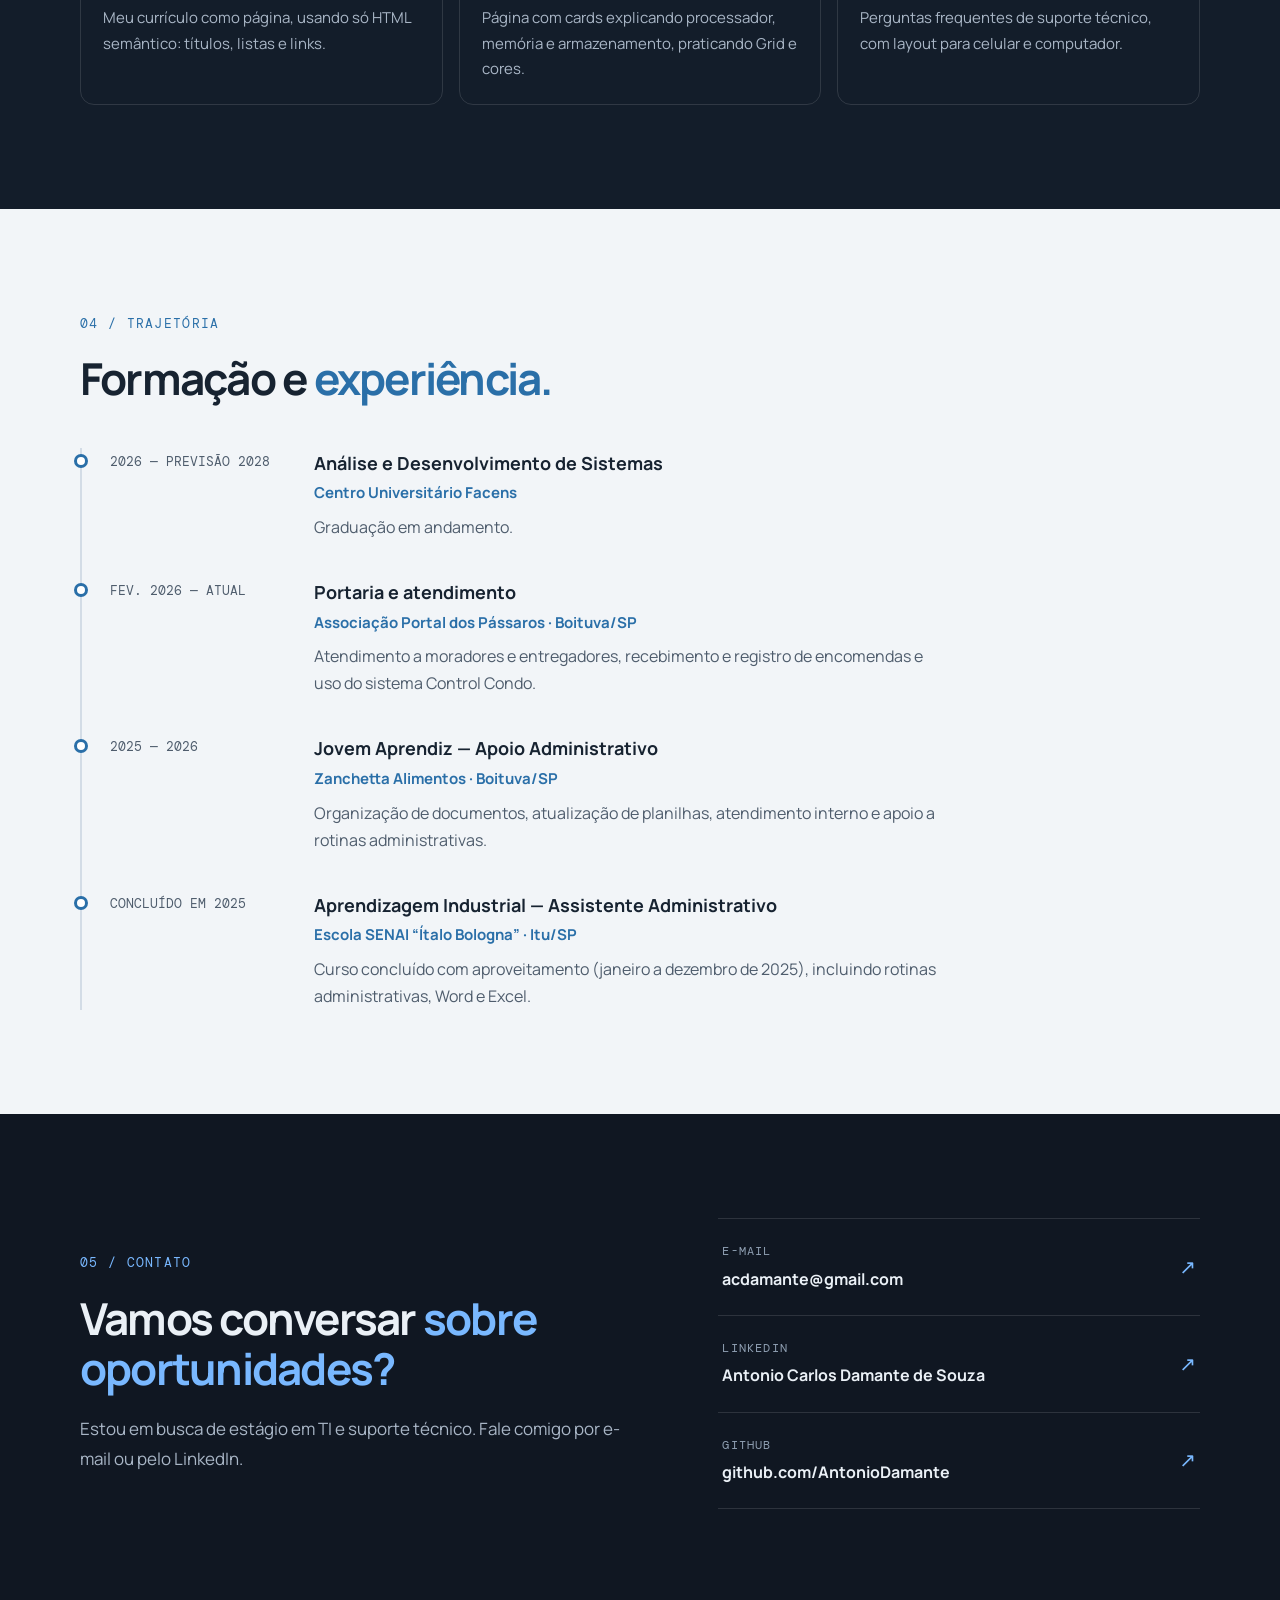
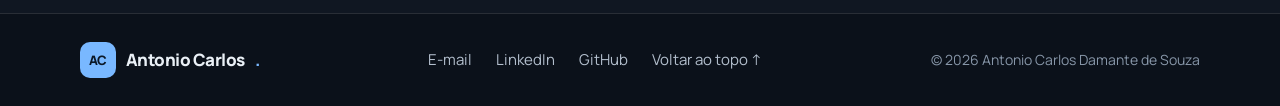
==== commit a9eb12d5: "Rename index atualizado.html to index.html" ====
--- a/index.html
+++ b/index.html
@@ -88,7 +88,7 @@
             <span>resumo.txt</span>
           </div>
           <dl class="profile-list">
-            <div><dt>Curso</dt><dd>ADS · Facens · 2026–2029</dd></div>
+            <div><dt>Curso</dt><dd>ADS · Facens · 2026–2028</dd></div>
             <div><dt>Formação técnica</dt><dd>Assistente Administrativo · SENAI</dd></div>
             <div><dt>Busco</dt><dd>Estágio em TI / suporte técnico</dd></div>
             <div><dt>Próximo estudo</dt><dd>HTML5 e CSS3</dd></div>
@@ -113,7 +113,7 @@
         </div>
         <div class="prose">
           <p>
-            Sou estudante de Análise e Desenvolvimento de Sistemas na Facens, com previsão de conclusão em 2029.
+            Sou estudante de Análise e Desenvolvimento de Sistemas na Facens, com previsão de conclusão em 2028.
             Estou construindo meus conhecimentos técnicos e buscando oportunidades para crescer profissionalmente
             na área de tecnologia.
           </p>
@@ -275,7 +275,7 @@
 
         <ol class="timeline">
           <li>
-            <p class="timeline-date">2026 — previsão 2029</p>
+            <p class="timeline-date">2026 — previsão 2028</p>
             <div>
               <h3>Análise e Desenvolvimento de Sistemas</h3>
               <p class="timeline-place">Centro Universitário Facens</p>
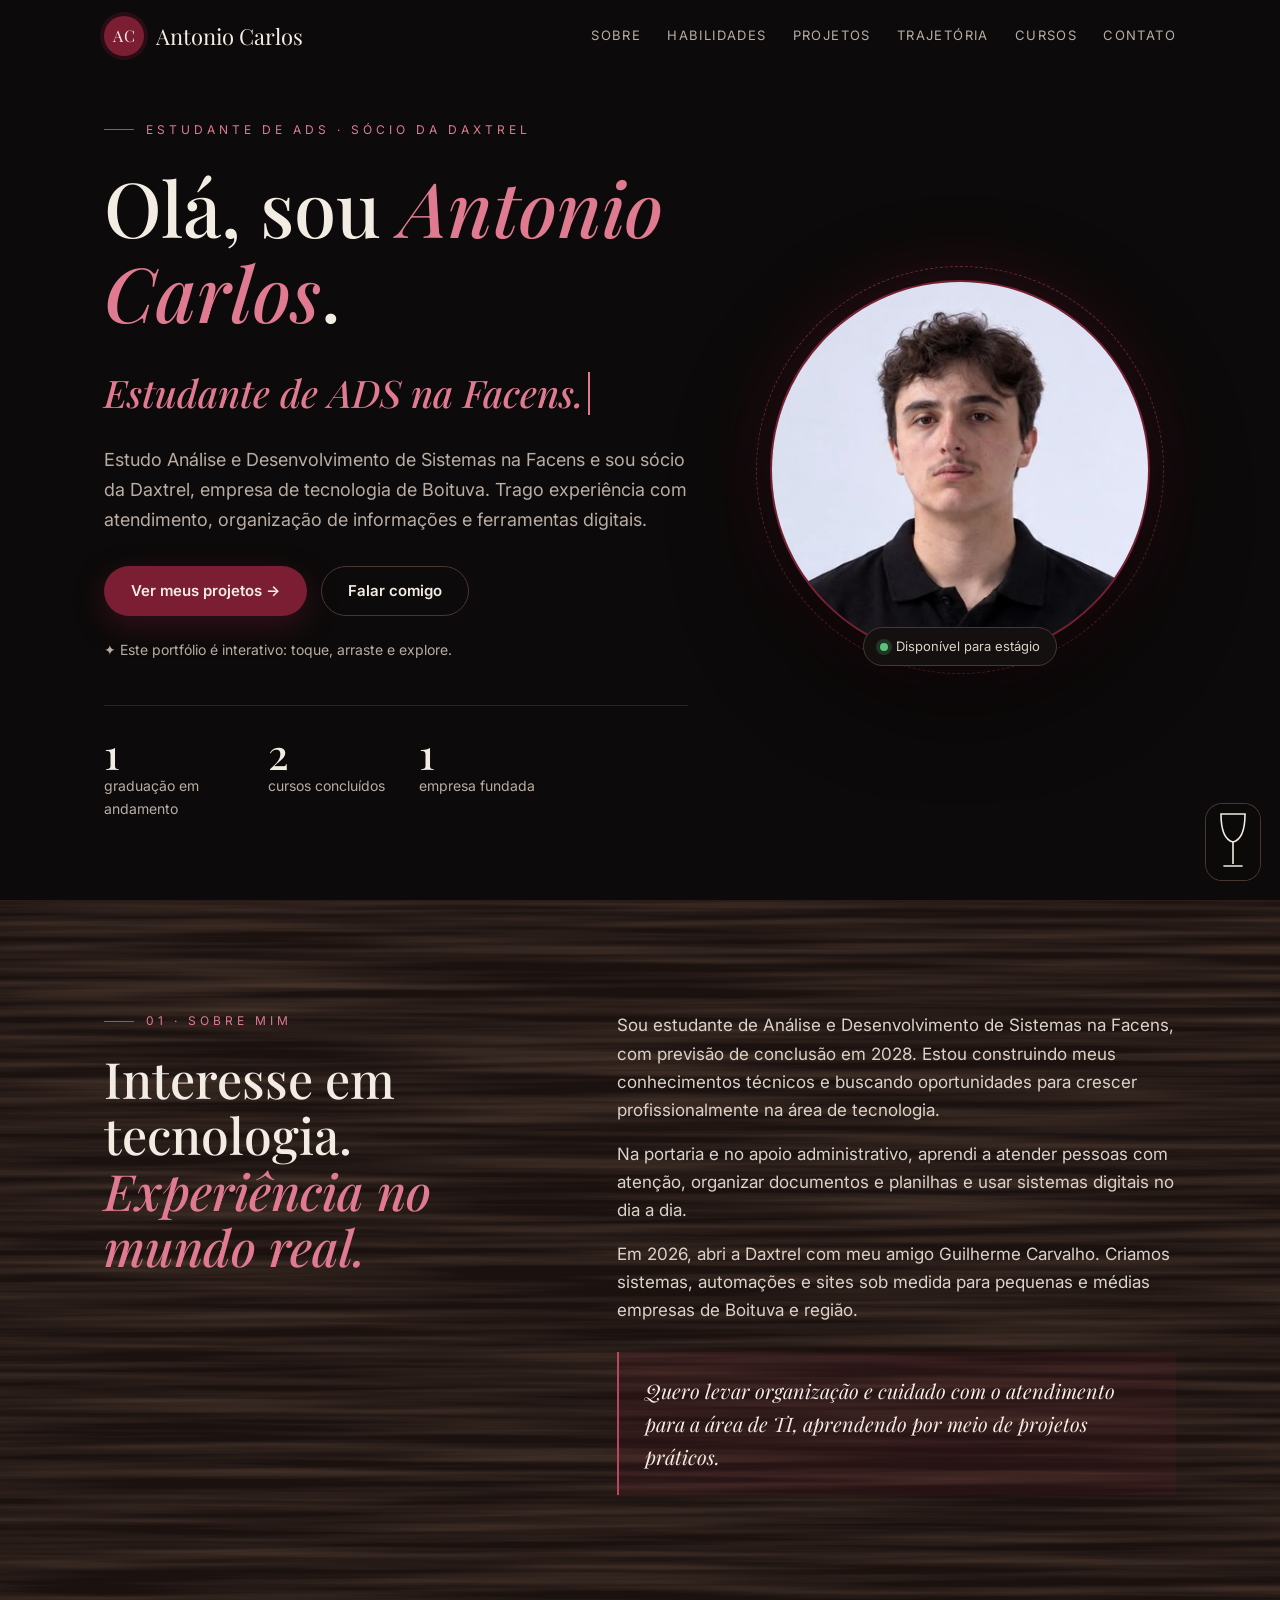
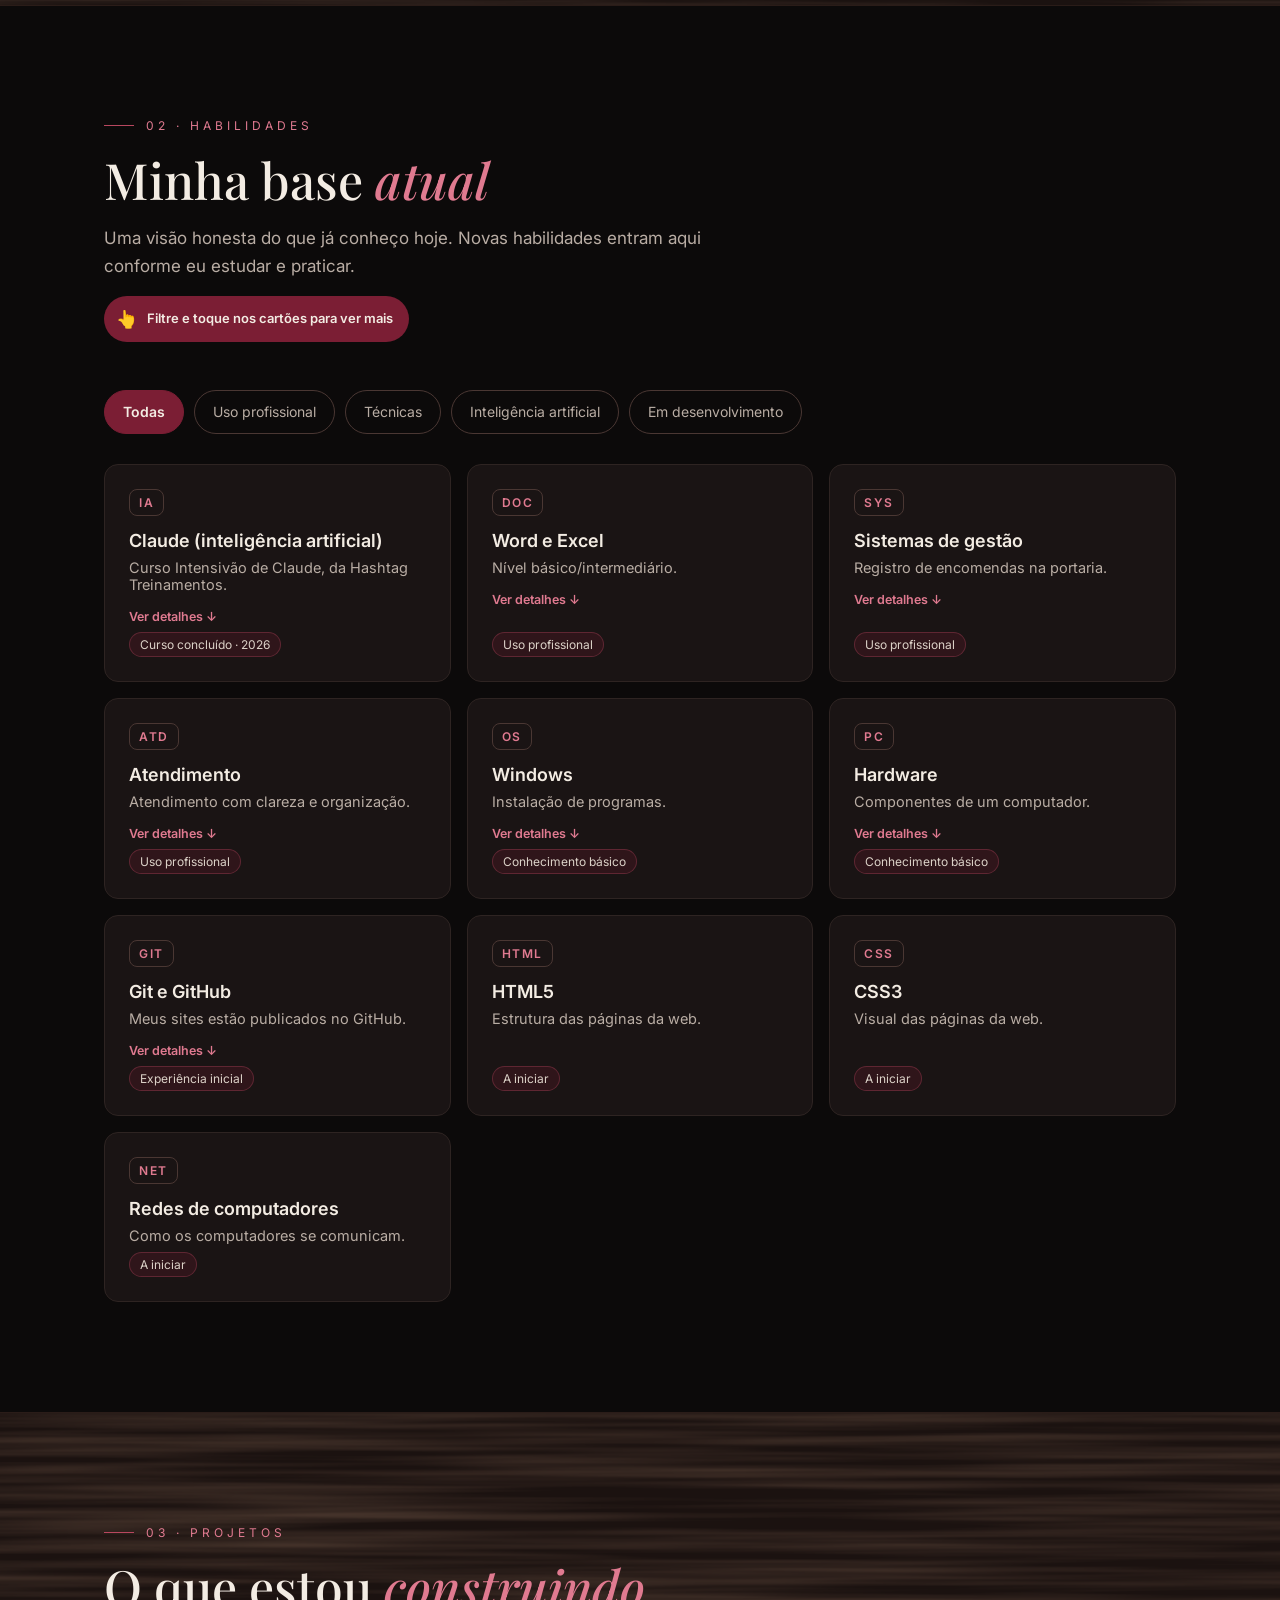
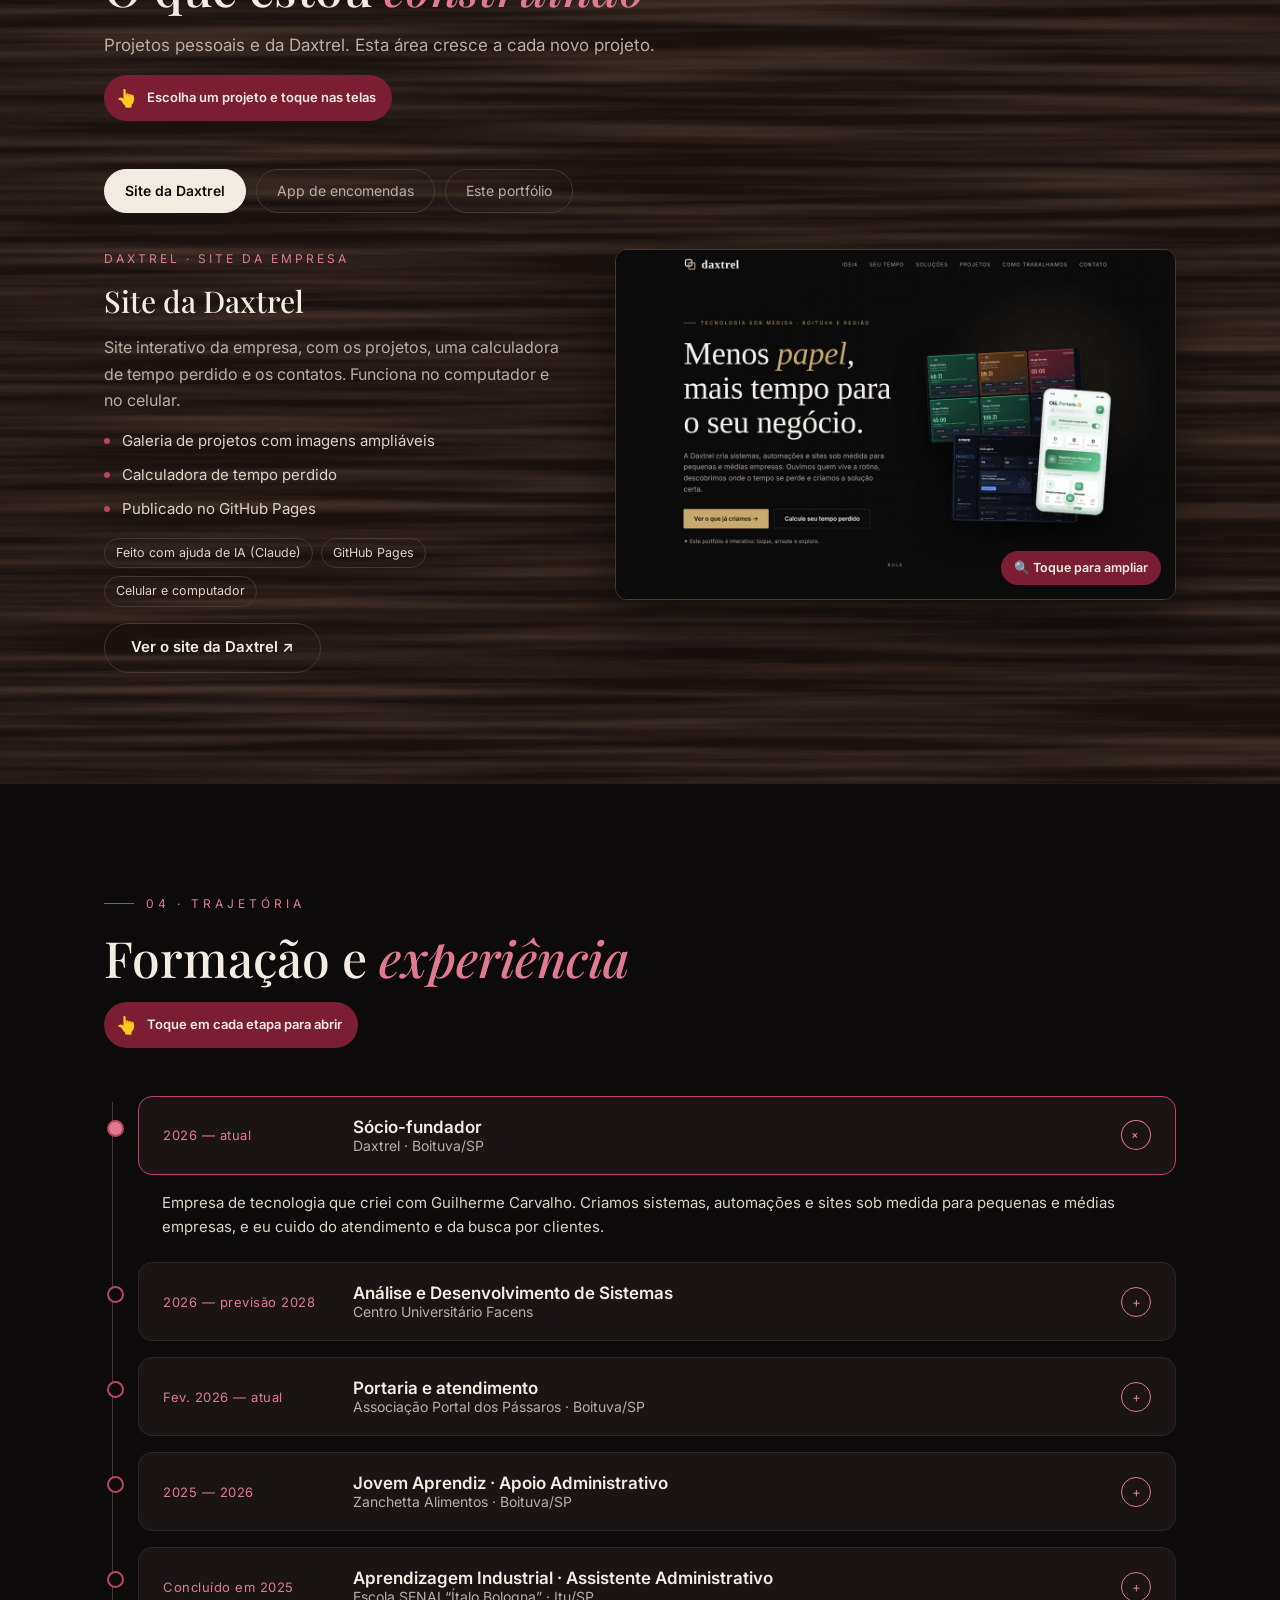
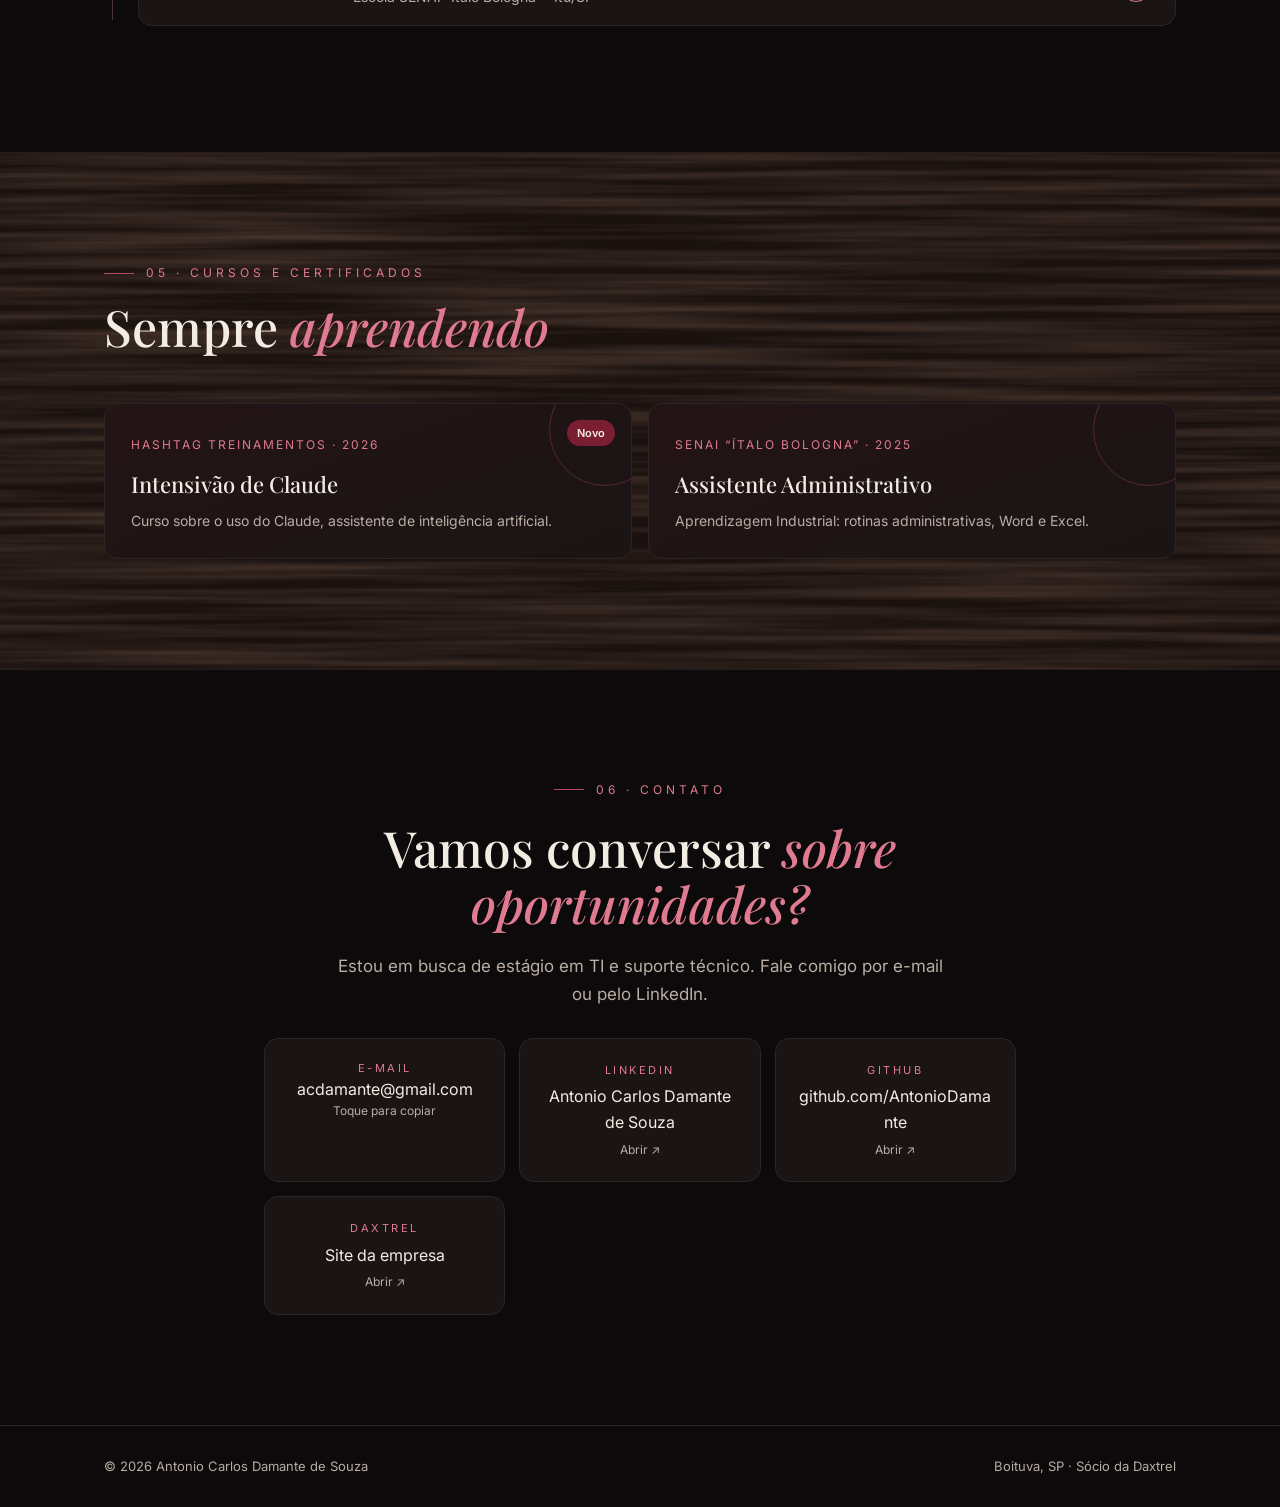
==== commit 16197ea1: "Add files via upload" ====
--- a/index.html
+++ b/index.html
@@ -1,365 +1,498 @@
-<!DOCTYPE html>
+<!doctype html>
 <html lang="pt-BR">
 <head>
-  <!-- ===== Metadados: informações para o navegador e para o Google ===== -->
-  <meta charset="UTF-8">
-  <meta name="viewport" content="width=device-width, initial-scale=1">
-  <title>Antonio Carlos Damante de Souza | Portfólio</title>
-  <meta name="description" content="Portfólio de Antonio Carlos Damante de Souza, estudante de Análise e Desenvolvimento de Sistemas na Facens, em Boituva/SP, em busca de estágio em TI e suporte técnico.">
-  <meta name="author" content="Antonio Carlos Damante de Souza">
-  <meta name="theme-color" content="#101722">
-
-  <!-- Prévia do link quando for compartilhado (LinkedIn, WhatsApp) -->
-  <meta property="og:title" content="Antonio Carlos Damante de Souza | Portfólio">
-  <meta property="og:description" content="Estudante de Análise e Desenvolvimento de Sistemas na Facens, em busca de estágio em TI e suporte técnico.">
-  <meta property="og:type" content="website">
-  <meta property="og:locale" content="pt_BR">
-
-  <!-- Ícone da aba do navegador -->
-  <link rel="icon" href="assets/favicon.svg" type="image/svg+xml">
-
-  <!-- Fontes do Google (sem internet, o site usa fontes do próprio sistema) -->
-  <link rel="preconnect" href="https://fonts.googleapis.com">
-  <link rel="preconnect" href="https://fonts.gstatic.com" crossorigin>
-  <link rel="stylesheet" href="https://fonts.googleapis.com/css2?family=DM+Mono:wght@400;500&family=Manrope:wght@400;500;600;700;800&display=swap">
-
-  <!-- Nosso CSS e nosso JavaScript (defer = roda depois que o HTML carregar) -->
-  <link rel="stylesheet" href="css/style.css">
-  <script src="js/script.js" defer></script>
+<meta charset="utf-8">
+<meta name="viewport" content="width=device-width, initial-scale=1">
+<!-- ===== Informações da página (aparecem na aba e quando o link é compartilhado) ===== -->
+<title>Antonio Carlos Damante de Souza | Portfólio</title>
+<meta name="description" content="Portfólio de Antonio Carlos Damante de Souza, estudante de Análise e Desenvolvimento de Sistemas na Facens e sócio da Daxtrel, em Boituva/SP.">
+<meta property="og:title" content="Antonio Carlos Damante de Souza | Portfólio">
+<meta property="og:description" content="Portfólio de Antonio Carlos Damante de Souza, estudante de Análise e Desenvolvimento de Sistemas na Facens e sócio da Daxtrel, em Boituva/SP.">
+<meta name="theme-color" content="#0C0A0A">
+<link rel="icon" href="data:image/svg+xml,%3Csvg xmlns='http://www.w3.org/2000/svg' viewBox='0 0 64 64'%3E%3Crect width='64' height='64' rx='14' fill='%237B1E34'/%3E%3Ctext x='32' y='42' font-family='Georgia' font-size='28' fill='%23F3ECE3' text-anchor='middle'%3EAC%3C/text%3E%3C/svg%3E">
+<link rel="preconnect" href="https://fonts.googleapis.com">
+<link rel="preconnect" href="https://fonts.gstatic.com" crossorigin>
+<link rel="stylesheet" href="https://fonts.googleapis.com/css2?family=Playfair+Display:ital,wght@0,500;0,600;1,500&family=Inter:wght@400;500;600&display=swap">
+<style>
+/* ===== Cores: preto, branco (creme) e vinho, com madeira e luz de vela ===== */
+:root{
+  --black:#0C0A0A; --black2:#141010; --wood:#1B1210; --card:#1A1414; --line:#2E2422; --line2:#4A3733;
+  --white:#F3ECE3; --muted:#B9ADA4; --soft:#DCD2C8;
+  --wine:#7B1E34; --wine2:#B8475F; --wine3:#E07A90; --wineGlow:rgba(123,30,52,.35);
+  --candle:rgba(255,170,90,.10);
+  --serif:'Playfair Display',Georgia,serif; --sans:Inter,system-ui,sans-serif;
+}
+*{box-sizing:border-box}
+html{scroll-behavior:smooth}
+body{margin:0;background:var(--black);color:var(--white);font-family:var(--sans);line-height:1.65;-webkit-font-smoothing:antialiased;overflow-x:hidden}
+a{color:inherit}
+img{max-width:100%;display:block}
+.wrap{max-width:1120px;margin:0 auto;padding:0 24px}
+h1,h2,h3,h4{font-family:var(--serif);font-weight:500;margin:0;line-height:1.12}
+h2{font-size:clamp(34px,5vw,50px)}
+h2 em,h1 em{color:var(--wine3);font-style:italic}
+h3{font-size:clamp(24px,3vw,30px)}
+.kicker{font-size:12px;letter-spacing:4px;text-transform:uppercase;color:var(--wine3);display:flex;align-items:center;gap:12px}
+.kicker:before{content:"";width:30px;height:1px;background:var(--wine2)}
+.lead{color:var(--muted);font-size:17px;max-width:620px;margin:0}
+section{padding:110px 0;position:relative}
+.head{display:flex;flex-direction:column;gap:16px;margin-bottom:48px}
+:focus-visible{outline:2px solid var(--wine3);outline-offset:3px}
+
+/* Textura de madeira (desenhada pelo próprio navegador, sem imagem) */
+.wood{background:var(--wood);border-top:1px solid #2A1C18;border-bottom:1px solid #2A1C18}
+.wood:before{content:"";position:absolute;inset:0;pointer-events:none;opacity:.4;background-size:cover;background-repeat:no-repeat;
+  background-image:url("data:image/svg+xml,%3Csvg xmlns='http://www.w3.org/2000/svg' width='1600' height='1000' preserveAspectRatio='none'%3E%3Cfilter id='w'%3E%3CfeTurbulence type='fractalNoise' baseFrequency='0.002 0.09' numOctaves='3' seed='8'/%3E%3CfeColorMatrix values='0 0 0 0 0.30  0 0 0 0 0.17  0 0 0 0 0.11  0 0 0 1.4 -0.45'/%3E%3C/filter%3E%3Crect width='100%25' height='100%25' filter='url(%23w)'/%3E%3C/svg%3E");}
+.wood>.wrap{position:relative}
+
+/* Luz de vela que acompanha o mouse */
+#candle{position:fixed;width:620px;height:620px;border-radius:50%;pointer-events:none;z-index:1;left:0;top:0;
+  background:radial-gradient(circle,rgba(255,176,96,.09),rgba(123,30,52,.08) 40%,transparent 68%);transform:translate(-50%,-50%);transition:opacity .4s;opacity:0}
+@media(hover:none){#candle{display:none}}
+@media(max-width:700px){.wood:before{opacity:.22}.glass{width:44px;height:62px;right:12px;bottom:12px}.glass svg{width:32px;height:50px}}
+
+/* Botões */
+.btn{display:inline-flex;align-items:center;gap:10px;min-height:50px;padding:0 26px;border-radius:40px;font-weight:600;font-size:15px;text-decoration:none;border:1px solid transparent;cursor:pointer;font-family:var(--sans);transition:transform .25s,background .25s,border-color .25s,color .25s,box-shadow .25s}
+.btn-wine{background:var(--wine);color:var(--white);box-shadow:0 10px 30px var(--wineGlow)}
+.btn-wine:hover{background:#94263F;transform:translateY(-2px)}
+.btn-line{border-color:var(--line2);color:var(--white)}
+.btn-line:hover{border-color:var(--wine3);color:var(--wine3)}
+
+/* Dicas de interação: deixam claro que dá para mexer */
+.hint{display:inline-flex;align-items:center;gap:10px;align-self:flex-start;font-size:13px;font-weight:600;color:var(--white);background:var(--wine);padding:9px 16px 9px 12px;border-radius:40px;animation:pulse 2.2s infinite;transition:opacity .4s}
+.hint .hand{display:inline-block;font-size:17px;animation:tap 1.4s infinite}
+.hint.used{animation:none;opacity:.4}
+@keyframes pulse{0%{box-shadow:0 0 0 0 rgba(184,71,95,.6)}70%{box-shadow:0 0 0 14px rgba(184,71,95,0)}100%{box-shadow:0 0 0 0 rgba(184,71,95,0)}}
+@keyframes tap{0%,100%{transform:translateY(0)}50%{transform:translateY(-4px) rotate(-8deg)}}
+
+/* Cabeçalho */
+header{position:fixed;top:0;left:0;right:0;z-index:50;transition:background .3s,border-color .3s;border-bottom:1px solid transparent}
+header.scrolled{background:rgba(12,10,10,.88);backdrop-filter:blur(12px);border-color:var(--line)}
+.nav{display:flex;align-items:center;justify-content:space-between;height:72px}
+.brand{display:flex;align-items:center;gap:12px;text-decoration:none;font-family:var(--serif);font-size:22px}
+.mono{width:40px;height:40px;border-radius:50%;background:var(--wine);display:flex;align-items:center;justify-content:center;font-size:16px;letter-spacing:1px;box-shadow:0 0 0 4px rgba(123,30,52,.25)}
+.links{display:flex;gap:26px}
+.links a{text-decoration:none;font-size:13px;letter-spacing:1.4px;text-transform:uppercase;color:var(--muted);position:relative;padding:6px 0;transition:color .2s}
+.links a:after{content:"";position:absolute;left:0;bottom:0;height:1px;width:0;background:var(--wine3);transition:width .3s}
+.links a:hover,.links a.on{color:var(--white)}
+.links a.on:after,.links a:hover:after{width:100%}
+.menu-btn{display:none;background:none;border:1px solid var(--line2);color:var(--white);width:46px;height:46px;border-radius:50%;cursor:pointer;font-size:18px}
+@media(max-width:880px){
+  .menu-btn{display:inline-flex;align-items:center;justify-content:center}
+  .links{position:fixed;top:72px;left:0;right:0;flex-direction:column;gap:0;background:rgba(12,10,10,.97);border-bottom:1px solid var(--line);transform:translateY(-130%);transition:transform .35s}
+  .links.open{transform:none}
+  .links a{padding:18px 24px;border-top:1px solid var(--line)}
+}
+
+/* Abertura */
+.hero{min-height:100vh;display:flex;align-items:center;padding:120px 0 80px;overflow:hidden}
+.bokeh{position:absolute;inset:0;overflow:hidden;pointer-events:none}
+.bokeh i{position:absolute;border-radius:50%;filter:blur(2px);opacity:.0;animation:float 14s infinite ease-in-out}
+@keyframes float{0%{transform:translateY(30px);opacity:0}25%{opacity:.55}75%{opacity:.4}100%{transform:translateY(-60px);opacity:0}}
+.hero-in{position:relative;display:grid;grid-template-columns:1.15fr .85fr;gap:56px;align-items:center;z-index:2}
+.hero h1{font-size:clamp(42px,6.6vw,76px)}
+.role{display:inline-block;font-size:.5em;margin-top:14px;color:var(--wine3);font-style:italic;border-right:2px solid var(--wine3);padding-right:4px;animation:blink 1s steps(1) infinite;min-height:1.1em}
+@keyframes blink{50%{border-color:transparent}}
+.hero p.lead{margin:26px 0 32px;font-size:18px}
+.cta{display:flex;flex-wrap:wrap;gap:14px}
+.facts{display:flex;flex-wrap:wrap;gap:34px;margin:44px 0 0;padding:26px 0 0;border-top:1px solid var(--line);list-style:none}
+.facts li{color:var(--muted);font-size:14px;max-width:130px}
+.facts b{display:block;font-family:var(--serif);font-size:42px;font-weight:500;color:var(--white);line-height:1}
+.photo{position:relative;justify-self:center;width:min(380px,80vw);aspect-ratio:1;perspective:900px;cursor:pointer}
+.photo .ring{position:absolute;inset:-14px;border-radius:50%;border:1px solid var(--wine2);opacity:.6;animation:spin 30s linear infinite;border-style:dashed}
+@keyframes spin{to{transform:rotate(360deg)}}
+.photo .inner{position:absolute;inset:0;border-radius:50%;overflow:hidden;border:2px solid var(--wine);box-shadow:0 40px 90px rgba(0,0,0,.6),0 0 80px var(--wineGlow);transition:transform .2s ease-out;background:#222}
+.photo img{width:100%;height:100%;object-fit:cover;filter:saturate(.9) contrast(1.03)}
+.photo .tagline{position:absolute;left:50%;bottom:-6px;transform:translateX(-50%);white-space:nowrap;background:var(--black2);border:1px solid var(--line2);padding:8px 16px;border-radius:30px;font-size:13px;color:var(--soft);display:flex;gap:8px;align-items:center}
+.dot{width:8px;height:8px;border-radius:50%;background:#5BC27A;box-shadow:0 0 0 4px rgba(91,194,122,.2)}
+.hello{position:absolute;top:8%;right:-4%;background:var(--wine);color:var(--white);font-size:13px;font-weight:600;padding:8px 14px;border-radius:16px 16px 16px 4px;opacity:0;transform:translateY(8px) scale(.9);transition:all .35s;pointer-events:none}
+.photo:hover .hello,.photo.say .hello{opacity:1;transform:none}
+.inter{margin-top:22px;color:var(--muted);font-size:14px}
+@media(max-width:900px){.hero-in{grid-template-columns:1fr}.photo{order:-1;width:min(260px,70vw)}.hello{right:-10%}}
+
+/* Sobre */
+.split{display:grid;grid-template-columns:.9fr 1.1fr;gap:56px}
+.prose p{color:var(--soft);font-size:17px;margin:0 0 16px}
+.quote{margin-top:28px;padding:22px 26px;border-left:2px solid var(--wine2);background:rgba(123,30,52,.12);font-family:var(--serif);font-style:italic;font-size:20px;color:var(--white)}
+@media(max-width:860px){.split{grid-template-columns:1fr;gap:28px}}
+
+/* Habilidades */
+.filters{display:flex;flex-wrap:wrap;gap:10px;margin-bottom:30px}
+.chip{background:transparent;border:1px solid var(--line2);color:var(--muted);padding:10px 18px;border-radius:40px;font-family:var(--sans);font-size:14px;cursor:pointer;min-height:44px;transition:all .25s}
+.chip:hover{color:var(--white);border-color:var(--muted)}
+.chip[aria-pressed=true]{background:var(--wine);border-color:var(--wine);color:var(--white);font-weight:600}
+.skills{display:grid;grid-template-columns:repeat(3,minmax(0,1fr));gap:16px}
+.skill{position:relative;text-align:left;background:var(--card);border:1px solid var(--line);border-radius:14px;padding:24px;color:var(--white);font-family:var(--sans);cursor:pointer;transition:transform .3s,border-color .3s,opacity .3s,box-shadow .3s;display:flex;flex-direction:column;align-items:flex-start;gap:8px}
+.skill:hover{transform:translateY(-4px);border-color:var(--wine2);box-shadow:0 20px 40px rgba(0,0,0,.35)}
+.skill.hide{display:none}
+.skill .ic{font-size:12px;letter-spacing:1.5px;font-weight:600;color:var(--wine3);border:1px solid var(--line2);border-radius:8px;padding:5px 9px}
+.skill b{font-size:18px;font-weight:600;margin-top:6px}
+.skill .sum{color:var(--muted);font-size:14.5px}
+.skill .more{max-height:0;opacity:0;overflow:hidden;transition:max-height .45s,opacity .45s;color:var(--soft);font-size:14px;border-left:1px solid var(--wine2);padding-left:12px}
+.skill[aria-expanded=true] .more{max-height:240px;opacity:1}
+.skill .badge{margin-top:auto;font-size:12px;color:var(--soft);background:rgba(123,30,52,.22);border:1px solid rgba(184,71,95,.35);padding:4px 10px;border-radius:20px}
+.skill .tap{font-size:12.5px;color:var(--wine3);font-weight:600}
+.meter{width:100%;height:4px;background:var(--line);border-radius:4px;overflow:hidden}
+.meter i{display:block;height:100%;width:0;background:linear-gradient(90deg,var(--wine),var(--wine3));transition:width 1.2s ease}
+@media(max-width:900px){.skills{grid-template-columns:1fr 1fr}}
+@media(max-width:600px){.skills{grid-template-columns:1fr}}
+
+/* Projetos */
+.tabs{display:flex;flex-wrap:wrap;gap:10px;margin-bottom:36px}
+.tab{background:transparent;border:1px solid var(--line2);color:var(--muted);padding:12px 20px;border-radius:40px;font-family:var(--sans);font-size:14px;cursor:pointer;min-height:44px;transition:all .25s}
+.tab:hover{color:var(--white)}
+.tab[aria-selected=true]{background:var(--white);border-color:var(--white);color:var(--black);font-weight:600}
+.panel{display:none;grid-template-columns:.9fr 1.1fr;gap:52px;align-items:start}
+.panel.on{display:grid;animation:fade .5s ease}
+@keyframes fade{from{opacity:0;transform:translateY(14px)}to{opacity:1;transform:none}}
+.info{display:flex;flex-direction:column;gap:16px}
+.info .tag{font-size:12px;letter-spacing:3px;text-transform:uppercase;color:var(--wine3)}
+.info p{color:var(--muted);margin:0}
+.info ul{margin:0;padding:0;list-style:none;display:flex;flex-direction:column;gap:9px}
+.info li{display:flex;gap:12px;color:var(--soft);font-size:15px}
+.info li:before{content:"";flex:0 0 6px;height:6px;margin-top:9px;background:var(--wine2);border-radius:50%}
+.tags{display:flex;flex-wrap:wrap;gap:8px}
+.tags span{font-size:12.5px;border:1px solid var(--line2);padding:4px 11px;border-radius:20px;color:var(--soft)}
+.gal-main{position:relative;border:1px solid var(--line2);border-radius:12px;overflow:hidden;background:#111;cursor:zoom-in;box-shadow:0 30px 60px rgba(0,0,0,.5)}
+.gal-main img{width:100%;transition:transform .6s}
+.gal-main:hover img{transform:scale(1.02)}
+.zoom{position:absolute;right:14px;bottom:14px;background:var(--wine);color:var(--white);padding:7px 13px;font-size:12.5px;font-weight:600;border-radius:30px}
+.thumbs{display:flex;gap:10px;margin-top:12px;flex-wrap:wrap}
+.thumb{width:92px;height:62px;border:1px solid var(--line);border-radius:8px;overflow:hidden;padding:0;background:none;cursor:pointer;opacity:.55;transition:opacity .25s,border-color .25s}
+.thumb img{width:100%;height:100%;object-fit:cover;object-position:top}
+.thumb[aria-current=true],.thumb:hover{opacity:1;border-color:var(--wine3)}
+.phones{display:flex;align-items:center;justify-content:center;gap:16px;position:relative;min-height:500px}
+.phone{width:230px;border-radius:30px;padding:8px;background:#1d1717;border:1px solid var(--line2);box-shadow:0 30px 70px rgba(0,0,0,.6);transition:transform .5s,opacity .5s;cursor:zoom-in}
+.phone img{border-radius:24px}
+.phone.side{transform:scale(.82);opacity:.45}
+.parrow{position:absolute;top:50%;transform:translateY(-50%);width:46px;height:46px;border-radius:50%;border:1px solid var(--wine3);background:rgba(12,10,10,.85);color:var(--wine3);cursor:pointer;font-size:18px;z-index:2;animation:pulse 2.2s infinite}
+.parrow.l{left:0}.parrow.r{right:0}
+.pdots{display:flex;justify-content:center;gap:8px;margin-top:14px}
+.pdots button{width:10px;height:10px;border-radius:50%;border:0;padding:0;background:var(--line2);cursor:pointer}
+.pdots button[aria-current=true]{background:var(--wine3);width:26px;border-radius:6px}
+.pcap{text-align:center;color:var(--muted);font-size:14px;margin-top:12px}
+.mini{border:1px solid var(--line2);border-radius:12px;overflow:hidden;background:var(--black2);box-shadow:0 30px 60px rgba(0,0,0,.5)}
+.mini .bar{display:flex;align-items:center;gap:8px;padding:12px 16px;border-bottom:1px solid var(--line);font-size:12px;color:var(--muted)}
+.mini .bar i{width:10px;height:10px;border-radius:50%;background:var(--line2)}
+.mini .bar i:first-child{background:var(--wine2)}
+.mini .body{padding:40px 34px;min-height:280px;display:flex;flex-direction:column;justify-content:center;gap:12px}
+.mini .body small{color:var(--wine3);letter-spacing:2px;text-transform:uppercase;font-size:11px}
+.mini .body strong{font-family:var(--serif);font-size:36px;font-weight:500;line-height:1.1}
+.mini .lines{height:8px;width:70%;background:var(--line);border-radius:6px;box-shadow:0 18px 0 var(--line),0 36px 0 #241C1A}
+@media(max-width:900px){.panel.on{grid-template-columns:1fr}.phone.side{display:none}}
+
+/* Trajetória */
+.tl{position:relative;list-style:none;margin:0;padding:0 0 0 34px}
+.tl:before{content:"";position:absolute;left:8px;top:6px;bottom:6px;width:1px;background:var(--line2)}
+.tl .prog{position:absolute;left:8px;top:6px;width:1px;background:var(--wine3);height:0;transition:height .2s linear}
+.tl>li{position:relative;margin-bottom:16px}
+.tl>li:before{content:"";position:absolute;left:-31px;top:24px;width:13px;height:13px;border-radius:50%;background:var(--black);border:2px solid var(--wine2);transition:background .3s}
+.tl>li.open:before{background:var(--wine3)}
+.tl button{width:100%;text-align:left;background:var(--card);border:1px solid var(--line);border-radius:14px;padding:20px 24px;color:var(--white);font-family:var(--sans);cursor:pointer;display:grid;grid-template-columns:170px 1fr auto;gap:20px;align-items:center;transition:border-color .3s}
+.tl button:hover,.tl li.open button{border-color:var(--wine2)}
+.tl .date{font-size:13px;color:var(--wine3);letter-spacing:.5px}
+.tl .t b{display:block;font-size:17px;font-weight:600}
+.tl .t span{color:var(--muted);font-size:14px}
+.tl .pm{width:30px;height:30px;border-radius:50%;border:1px solid var(--wine3);color:var(--wine3);display:flex;align-items:center;justify-content:center;transition:transform .3s}
+.tl li.open .pm{transform:rotate(45deg)}
+.tl .det{max-height:0;overflow:hidden;transition:max-height .45s}
+.tl .det div{padding:16px 24px 6px;color:var(--soft);font-size:15px}
+.tl .det ul{margin:0;padding-left:18px}
+.tl li.open .det{max-height:400px}
+@media(max-width:700px){.tl button{grid-template-columns:1fr auto}.tl .date{grid-column:1/-1}}
+
+/* Certificados */
+.certs{display:grid;grid-template-columns:repeat(auto-fit,minmax(250px,1fr));gap:16px}
+.cert{position:relative;padding:26px;border-radius:14px;background:linear-gradient(160deg,#241416,var(--card));border:1px solid var(--line);overflow:hidden;transition:transform .3s,border-color .3s}
+.cert:hover{transform:translateY(-4px) rotate(-.4deg);border-color:var(--wine2)}
+.cert:after{content:"";position:absolute;right:-30px;top:-30px;width:110px;height:110px;border-radius:50%;border:1px solid rgba(184,71,95,.35)}
+.cert small{color:var(--wine3);font-size:12px;letter-spacing:2px;text-transform:uppercase}
+.cert b{display:block;font-family:var(--serif);font-size:22px;font-weight:500;margin:10px 0 6px}
+.cert p{margin:0;color:var(--muted);font-size:14px}
+.cert .new{position:absolute;right:16px;top:16px;background:var(--wine);font-size:11px;font-weight:600;padding:4px 10px;border-radius:20px}
+
+/* Contato */
+.contact{text-align:center;max-width:800px;margin:0 auto;display:flex;flex-direction:column;align-items:center;gap:20px}
+.cards{display:grid;grid-template-columns:repeat(auto-fit,minmax(220px,1fr));gap:14px;width:100%;margin-top:10px}
+.cc{display:flex;flex-direction:column;align-items:center;gap:4px;padding:22px;border:1px solid var(--line);border-radius:14px;background:var(--card);text-decoration:none;transition:border-color .3s,transform .3s;cursor:pointer;font-family:var(--sans);color:var(--white);font-size:inherit}
+.cc:hover{border-color:var(--wine3);transform:translateY(-3px)}
+.cc small{font-size:11px;letter-spacing:2.5px;text-transform:uppercase;color:var(--wine3)}
+.cc span{font-size:16px;word-break:break-word}
+.cc em{font-style:normal;font-size:12px;color:var(--muted)}
+.toast{position:fixed;left:50%;bottom:30px;transform:translate(-50%,30px);background:var(--white);color:var(--black);padding:12px 20px;border-radius:30px;font-weight:600;font-size:14px;opacity:0;transition:all .35s;z-index:120;pointer-events:none}
+.toast.on{opacity:1;transform:translate(-50%,0)}
+footer{border-top:1px solid var(--line);padding:30px 0;color:var(--muted);font-size:13px}
+footer .wrap{display:flex;flex-wrap:wrap;justify-content:space-between;gap:12px}
+footer a{text-decoration:none}footer a:hover{color:var(--wine3)}
+
+/* Taça de vinho que enche conforme a pessoa rola a página */
+.glass{position:fixed;right:20px;bottom:20px;z-index:60;width:54px;height:76px;border:0;background:rgba(12,10,10,.75);border-radius:16px;padding:6px;cursor:pointer;backdrop-filter:blur(6px);box-shadow:0 0 0 1px var(--line2)}
+.glass:hover{box-shadow:0 0 0 1px var(--wine3)}
+.glass .tip{position:absolute;right:62px;bottom:24px;white-space:nowrap;background:var(--black2);border:1px solid var(--line2);font-size:12px;padding:5px 10px;border-radius:20px;color:var(--soft);opacity:0;transition:opacity .3s;pointer-events:none;font-family:var(--sans)}
+.glass:hover .tip{opacity:1}
+
+/* Lightbox (imagem ampliada) */
+.lb{position:fixed;inset:0;z-index:100;background:rgba(6,4,4,.94);display:none;align-items:center;justify-content:center;padding:24px}
+.lb.on{display:flex;animation:fade .3s}
+.lb img{max-width:min(1200px,94vw);max-height:84vh;border-radius:10px;border:1px solid var(--line2)}
+.lb button{position:absolute;background:rgba(26,20,20,.9);border:1px solid var(--line2);color:var(--white);width:48px;height:48px;border-radius:50%;cursor:pointer;font-size:18px}
+.lb .x{top:20px;right:20px}.lb .pv{left:20px;top:50%}.lb .nx{right:20px;top:50%}
+.lb .cap{position:absolute;bottom:22px;left:0;right:0;text-align:center;color:var(--muted);font-size:14px}
+
+/* Aparecer ao rolar */
+.rv{opacity:0;transform:translateY(26px);transition:opacity .9s ease,transform .9s ease}
+.rv.in{opacity:1;transform:none}
+@media(prefers-reduced-motion:reduce){*{animation:none!important;transition:none!important}.rv{opacity:1;transform:none}html{scroll-behavior:auto}}
+</style>
 </head>
-
 <body>
-  <!-- Link escondido que aparece ao apertar Tab: ajuda quem navega pelo teclado -->
-  <a class="skip-link" href="#conteudo">Pular para o conteúdo</a>
-
-  <!-- ===================== CABEÇALHO ===================== -->
-  <header class="header">
-    <div class="container nav">
-      <a class="brand" href="#inicio" aria-label="Antonio Carlos, voltar ao início">
-        <span class="monogram" aria-hidden="true">AC</span>
-        Antonio Carlos<span class="accent">.</span>
-      </a>
-
-      <!-- Botão do menu: só aparece no celular -->
-      <button class="menu-toggle" type="button" aria-expanded="false" aria-controls="menu" aria-label="Abrir menu">
-        <span></span><span></span><span></span>
-      </button>
-
-      <nav id="menu" class="menu" aria-label="Navegação principal">
-        <a href="#inicio">Início</a>
-        <a href="#sobre">Sobre</a>
-        <a href="#habilidades">Habilidades</a>
-        <a href="#projetos">Projetos</a>
-        <a href="#trajetoria">Trajetória</a>
-        <a class="menu-cta" href="#contato">Contato</a>
-      </nav>
-    </div>
-  </header>
-
-  <main id="conteudo">
-
-    <!-- ===================== APRESENTAÇÃO (HERO) ===================== -->
-    <section class="hero" id="inicio">
-      <div class="container hero-grid">
-
-        <div class="hero-text">
-          <p class="eyebrow"><span class="dot" aria-hidden="true"></span>Estudante de Análise e Desenvolvimento de Sistemas</p>
-          <h1>Olá, sou <span class="accent">Antonio Carlos.</span> Construindo meu caminho na tecnologia.</h1>
-          <p class="lead">
-            Estudo Análise e Desenvolvimento de Sistemas na Facens e estou desenvolvendo minha base técnica
-            para iniciar minha carreira em tecnologia. Trago experiência com atendimento, organização de
-            informações e ferramentas digitais.
-          </p>
-          <div class="actions">
-            <a class="button button-primary" href="#projetos">Conheça meus projetos</a>
-            <a class="button button-secondary" href="#contato">Entre em contato</a>
-          </div>
-          <ul class="facts">
-            <li><strong>1</strong> graduação em andamento</li>
-            <li><strong>1</strong> curso técnico concluído</li>
-            <li><strong>2</strong> experiências profissionais</li>
-          </ul>
-        </div>
-
-        <!-- Cartão de resumo: decorativo, mas com informações reais -->
-        <aside class="profile-card" aria-label="Resumo do perfil">
-          <div class="profile-card-head">
-            <span class="window-dots" aria-hidden="true"><i></i><i></i><i></i></span>
-            <span>resumo.txt</span>
-          </div>
-          <dl class="profile-list">
-            <div><dt>Curso</dt><dd>ADS · Facens · 2026–2028</dd></div>
-            <div><dt>Formação técnica</dt><dd>Assistente Administrativo · SENAI</dd></div>
-            <div><dt>Busco</dt><dd>Estágio em TI / suporte técnico</dd></div>
-            <div><dt>Próximo estudo</dt><dd>HTML5 e CSS3</dd></div>
-            <div><dt>Cidade</dt><dd>Boituva, SP</dd></div>
-          </dl>
-          <p class="profile-status"><span class="dot" aria-hidden="true"></span>Disponível para estágio</p>
-        </aside>
-
+<div id="candle" aria-hidden="true"></div>
+
+<!-- ===================== CABEÇALHO ===================== -->
+<header>
+  <div class="wrap nav">
+    <a class="brand" href="#inicio"><span class="mono">AC</span>Antonio Carlos</a>
+    <button class="menu-btn" aria-label="Abrir menu" aria-expanded="false" aria-controls="links">☰</button>
+    <nav class="links" id="links">
+      <a href="#sobre">Sobre</a>
+      <a href="#habilidades">Habilidades</a>
+      <a href="#projetos">Projetos</a>
+      <a href="#trajetoria">Trajetória</a>
+      <a href="#cursos">Cursos</a>
+      <a href="#contato">Contato</a>
+    </nav>
+  </div>
+</header>
+
+<main>
+<!-- ===================== ABERTURA ===================== -->
+<section class="hero" id="inicio">
+  <div class="bokeh" id="bokeh" aria-hidden="true"></div>
+  <div class="wrap hero-in">
+    <div class="rv">
+      <div class="kicker">Estudante de ADS · Sócio da Daxtrel</div>
+      <h1 style="margin-top:24px">Olá, sou <em>Antonio Carlos</em>.<br><span class="role" id="role"></span></h1>
+      <p class="lead">Estudo Análise e Desenvolvimento de Sistemas na Facens e sou sócio da Daxtrel, empresa de tecnologia de Boituva. Trago experiência com atendimento, organização de informações e ferramentas digitais.</p>
+      <div class="cta">
+        <a class="btn btn-wine" href="#projetos">Ver meus projetos →</a>
+        <a class="btn btn-line" href="#contato">Falar comigo</a>
       </div>
-      <div class="container hero-bottom">
-        <span>Boituva, São Paulo, Brasil</span>
-        <span>Portfólio pessoal</span>
-      </div>
-    </section>
-
-    <!-- ===================== SOBRE MIM ===================== -->
-    <section class="section section-light" id="sobre">
-      <div class="container split">
-        <div>
-          <p class="eyebrow eyebrow-dark">01 / Sobre mim</p>
-          <h2>Interesse em tecnologia. <span>Experiência no mundo real.</span></h2>
-        </div>
-        <div class="prose">
-          <p>
-            Sou estudante de Análise e Desenvolvimento de Sistemas na Facens, com previsão de conclusão em 2028.
-            Estou construindo meus conhecimentos técnicos e buscando oportunidades para crescer profissionalmente
-            na área de tecnologia.
-          </p>
-          <p>
-            Na portaria e no apoio administrativo, aprendi a atender pessoas com atenção, organizar documentos e
-            planilhas e usar sistemas digitais no dia a dia. Quero levar essa organização e esse cuidado com o
-            atendimento para a área de TI, aprendendo por meio de projetos práticos como este site.
-          </p>
-          <a class="text-link" href="#trajetoria">Ver minha trajetória →</a>
-        </div>
-      </div>
-    </section>
-
-    <!-- ===================== HABILIDADES ===================== -->
-    <section class="section" id="habilidades">
-      <div class="container">
-        <div class="section-head">
-          <div>
-            <p class="eyebrow">02 / Habilidades</p>
-            <h2>Minha base <span>atual.</span></h2>
-          </div>
-          <p>Uma visão honesta do que já conheço hoje. Novas habilidades entram aqui conforme eu estudar e praticar.</p>
-        </div>
-
-        <!-- Para adicionar uma habilidade, copie um <article class="card skill"> inteiro e troque os textos -->
-        <div class="skills-grid">
-          <article class="card skill">
-            <span class="skill-icon" aria-hidden="true">OS</span>
-            <h3>Windows</h3>
-            <p>Instalação de programas e resolução de problemas básicos.</p>
-            <span class="badge">Conhecimento básico</span>
-          </article>
-
-          <article class="card skill">
-            <span class="skill-icon" aria-hidden="true">PC</span>
-            <h3>Hardware</h3>
-            <p>Conhecimento dos componentes básicos de um computador.</p>
-            <span class="badge">Conhecimento básico</span>
-          </article>
-
-          <article class="card skill">
-            <span class="skill-icon" aria-hidden="true">GIT</span>
-            <h3>Git e GitHub</h3>
-            <p>Já utilizei as ferramentas e quero aprofundar a prática com projetos próprios.</p>
-            <span class="badge">Experiência inicial</span>
-          </article>
-
-          <article class="card skill">
-            <span class="skill-icon" aria-hidden="true">DOC</span>
-            <h3>Word e Excel</h3>
-            <p>Nível básico/intermediário, aprendido no curso de Assistente Administrativo do SENAI e usado em rotinas administrativas.</p>
-            <span class="badge">Uso profissional</span>
-          </article>
-
-          <article class="card skill">
-            <span class="skill-icon" aria-hidden="true">SYS</span>
-            <h3>Sistemas de gestão</h3>
-            <p>Uso do Control Condo para registrar e acompanhar encomendas na portaria.</p>
-            <span class="badge">Uso profissional</span>
-          </article>
-
-          <article class="card skill">
-            <span class="skill-icon" aria-hidden="true">ATD</span>
-            <h3>Atendimento</h3>
-            <p>Atendimento a moradores, entregadores e equipe interna, com clareza e organização.</p>
-            <span class="badge">Uso profissional</span>
-          </article>
-        </div>
-
-        <!-- Área "Em desenvolvimento": mude o status quando começar a estudar cada item -->
-        <div class="learning">
-          <h3>Em desenvolvimento</h3>
-          <ul class="learning-list">
-            <li><span>HTML5</span><span class="status">A iniciar</span></li>
-            <li><span>CSS3</span><span class="status">A iniciar</span></li>
-            <li><span>Redes de computadores</span><span class="status">A iniciar</span></li>
-          </ul>
-        </div>
-      </div>
-    </section>
-
-    <!-- ===================== PROJETOS ===================== -->
-    <section class="section section-projects" id="projetos">
-      <div class="container">
-        <div class="section-head">
-          <div>
-            <p class="eyebrow">03 / Projetos</p>
-            <h2>Aprendizado em <span>construção.</span></h2>
-          </div>
-          <p>Esta área cresce a cada projeto que eu desenvolver e publicar.</p>
-        </div>
-
-        <!-- Projeto 001: este portfólio -->
-        <article class="card project">
-          <div class="project-art" aria-hidden="true">
-            <div class="mini-browser">
-              <div class="mini-browser-bar"><span class="window-dots"><i></i><i></i><i></i></span>portfolio-antonio</div>
-              <div class="mini-browser-body">
-                <small>Projeto pessoal</small>
-                <strong>Meu portfólio<br>na web<span class="accent">.</span></strong>
-                <span class="mini-lines"></span>
-              </div>
-            </div>
-          </div>
-
-          <div class="project-info">
-            <p class="eyebrow">Projeto 001 · Em desenvolvimento</p>
-            <h3>Portfólio pessoal</h3>
-            <p>
-              Site para apresentar minha formação, trajetória e conhecimentos. É meu ponto de partida para
-              aprender HTML5 e CSS3 na prática: cada parte do código está comentada para eu estudar e evoluir.
-            </p>
-            <ul class="tags" aria-label="Tecnologias utilizadas">
-              <li>HTML5</li>
-              <li>CSS3</li>
-              <li>Flexbox e Grid</li>
-              <li>Responsivo</li>
-            </ul>
-
-            <!--
-              LINKS DO PROJETO
-              Funcionam quando o repositório "portfolio-antonio" estiver criado e o GitHub Pages ativado.
-              Se mudar o nome do repositório, atualize os dois endereços abaixo.
-            -->
-            <div class="actions">
-              <a class="button button-primary" href="https://antoniodamante.github.io/portfolio-antonio/" target="_blank" rel="noopener noreferrer">Ver demonstração</a>
-              <a class="button button-secondary" href="https://github.com/AntonioDamante/portfolio-antonio" target="_blank" rel="noopener noreferrer">Código no GitHub</a>
-            </div>
-          </div>
-        </article>
-
-        <!-- Próximos projetos sugeridos, do mais simples ao mais completo -->
-        <h3 class="subhead">Próximos projetos</h3>
-        <div class="ideas-grid">
-          <article class="card idea">
-            <small>Próximo 01 · HTML</small>
-            <h4>Currículo em HTML</h4>
-            <p>Meu currículo como página, usando só HTML semântico: títulos, listas e links.</p>
-          </article>
-          <article class="card idea">
-            <small>Próximo 02 · HTML + CSS</small>
-            <h4>Guia de componentes do PC</h4>
-            <p>Página com cards explicando processador, memória e armazenamento, praticando Grid e cores.</p>
-          </article>
-          <article class="card idea">
-            <small>Próximo 03 · CSS responsivo</small>
-            <h4>Central de ajuda do Windows</h4>
-            <p>Perguntas frequentes de suporte técnico, com layout para celular e computador.</p>
-          </article>
-        </div>
-      </div>
-    </section>
-
-    <!-- ===================== FORMAÇÃO E EXPERIÊNCIA ===================== -->
-    <section class="section section-light" id="trajetoria">
-      <div class="container">
-        <p class="eyebrow eyebrow-dark">04 / Trajetória</p>
-        <h2>Formação e <span>experiência.</span></h2>
-
-        <ol class="timeline">
-          <li>
-            <p class="timeline-date">2026 — previsão 2028</p>
-            <div>
-              <h3>Análise e Desenvolvimento de Sistemas</h3>
-              <p class="timeline-place">Centro Universitário Facens</p>
-              <p>Graduação em andamento.</p>
-            </div>
-          </li>
-          <li>
-            <p class="timeline-date">Fev. 2026 — atual</p>
-            <div>
-              <h3>Portaria e atendimento</h3>
-              <p class="timeline-place">Associação Portal dos Pássaros · Boituva/SP</p>
-              <p>Atendimento a moradores e entregadores, recebimento e registro de encomendas e uso do sistema Control Condo.</p>
-            </div>
-          </li>
-          <li>
-            <p class="timeline-date">2025 — 2026</p>
-            <div>
-              <h3>Jovem Aprendiz — Apoio Administrativo</h3>
-              <p class="timeline-place">Zanchetta Alimentos · Boituva/SP</p>
-              <p>Organização de documentos, atualização de planilhas, atendimento interno e apoio a rotinas administrativas.</p>
-            </div>
-          </li>
-          <li>
-            <p class="timeline-date">Concluído em 2025</p>
-            <div>
-              <h3>Aprendizagem Industrial — Assistente Administrativo</h3>
-              <p class="timeline-place">Escola SENAI “Ítalo Bologna” · Itu/SP</p>
-              <p>Curso concluído com aproveitamento (janeiro a dezembro de 2025), incluindo rotinas administrativas, Word e Excel.</p>
-            </div>
-          </li>
-        </ol>
-      </div>
-    </section>
-
-    <!-- ===================== CONTATO ===================== -->
-    <section class="section" id="contato">
-      <div class="container contact-grid">
-        <div>
-          <p class="eyebrow">05 / Contato</p>
-          <h2>Vamos conversar <span>sobre oportunidades?</span></h2>
-          <p class="lead">Estou em busca de estágio em TI e suporte técnico. Fale comigo por e-mail ou pelo LinkedIn.</p>
-        </div>
-
-        <ul class="contact-list">
-          <li>
-            <a href="mailto:acdamante@gmail.com">
-              <span><small>E-mail</small><strong>acdamante@gmail.com</strong></span>
-              <span class="arrow" aria-hidden="true">↗</span>
-            </a>
-          </li>
-          <li>
-            <a href="https://www.linkedin.com/in/antonio-carlos-damante-de-souza-3b718b293/" target="_blank" rel="noopener noreferrer">
-              <span><small>LinkedIn</small><strong>Antonio Carlos Damante de Souza</strong></span>
-              <span class="arrow" aria-hidden="true">↗</span>
-            </a>
-          </li>
-          <li>
-            <a href="https://github.com/AntonioDamante" target="_blank" rel="noopener noreferrer">
-              <span><small>GitHub</small><strong>github.com/AntonioDamante</strong></span>
-              <span class="arrow" aria-hidden="true">↗</span>
-            </a>
-          </li>
-        </ul>
-      </div>
-    </section>
-
-  </main>
-
-  <!-- ===================== RODAPÉ ===================== -->
-  <footer class="footer">
-    <div class="container footer-inner">
-      <a class="brand" href="#inicio" aria-label="Antonio Carlos, voltar ao início">
-        <span class="monogram" aria-hidden="true">AC</span>
-        Antonio Carlos<span class="accent">.</span>
-      </a>
-      <ul class="footer-links">
-        <li><a href="mailto:acdamante@gmail.com">E-mail</a></li>
-        <li><a href="https://www.linkedin.com/in/antonio-carlos-damante-de-souza-3b718b293/" target="_blank" rel="noopener noreferrer">LinkedIn</a></li>
-        <li><a href="https://github.com/AntonioDamante" target="_blank" rel="noopener noreferrer">GitHub</a></li>
-        <li><a href="#inicio">Voltar ao topo ↑</a></li>
-      </ul>
-      <!-- O ano é atualizado automaticamente pelo js/script.js -->
-      <p>© <span id="ano">2026</span> Antonio Carlos Damante de Souza</p>
-    </div>
-  </footer>
+      <p class="inter">✦ Este portfólio é interativo: toque, arraste e explore.</p>
+      <ul class="facts"><li><b data-n="1">0</b>graduação em andamento</li><li><b data-n="2">0</b>cursos concluídos</li><li><b data-n="1">0</b>empresa fundada</li></ul>
+    </div>
+    <div class="photo rv" id="photo" role="img" aria-label="Foto de Antonio Carlos">
+      <div class="ring"></div>
+      <div class="inner" id="photoIn"><img src="[data-uri]" alt=""></div>
+      <span class="hello">Oi! Que bom te ver por aqui 👋</span>
+      <span class="tagline"><span class="dot"></span>Disponível para estágio</span>
+    </div>
+  </div>
+</section>
+
+<!-- ===================== SOBRE ===================== -->
+<section class="wood" id="sobre">
+  <div class="wrap split">
+    <div class="rv">
+      <div class="kicker">01 · Sobre mim</div>
+      <h2 style="margin-top:20px">Interesse em tecnologia. <em>Experiência no mundo real.</em></h2>
+    </div>
+    <div class="prose rv"><p>Sou estudante de Análise e Desenvolvimento de Sistemas na Facens, com previsão de conclusão em 2028. Estou construindo meus conhecimentos técnicos e buscando oportunidades para crescer profissionalmente na área de tecnologia.</p><p>Na portaria e no apoio administrativo, aprendi a atender pessoas com atenção, organizar documentos e planilhas e usar sistemas digitais no dia a dia.</p><p>Em 2026, abri a Daxtrel com meu amigo Guilherme Carvalho. Criamos sistemas, automações e sites sob medida para pequenas e médias empresas de Boituva e região.</p><div class="quote">Quero levar organização e cuidado com o atendimento para a área de TI, aprendendo por meio de projetos práticos.</div></div>
+  </div>
+</section>
+
+<!-- ===================== HABILIDADES ===================== -->
+<section id="habilidades">
+  <div class="wrap">
+    <div class="head rv">
+      <div class="kicker">02 · Habilidades</div>
+      <h2>Minha base <em>atual</em></h2>
+      <p class="lead">Uma visão honesta do que já conheço hoje. Novas habilidades entram aqui conforme eu estudar e praticar.</p>
+      <span class="hint" id="h-skills"><span class="hand">👆</span>Filtre e toque nos cartões para ver mais</span>
+    </div>
+    <div class="filters rv" id="filters">
+      <button class="chip" aria-pressed="true" data-f="all">Todas</button>
+      <button class="chip" aria-pressed="false" data-f="prof">Uso profissional</button><button class="chip" aria-pressed="false" data-f="tec">Técnicas</button><button class="chip" aria-pressed="false" data-f="ia">Inteligência artificial</button><button class="chip" aria-pressed="false" data-f="dev">Em desenvolvimento</button>
+    </div>
+    <div class="skills" id="skills"><button class="skill" data-c="ia" aria-expanded="false"><span class="ic">IA</span><b>Claude (inteligência artificial)</b><span class="sum">Curso Intensivão de Claude, da Hashtag Treinamentos.</span><span class="more">Uso o Claude no dia a dia da Daxtrel para organizar ideias, escrever e criar projetos.</span><span class="tap">Ver detalhes ↓</span><span class="badge">Curso concluído · 2026</span></button><button class="skill" data-c="prof" aria-expanded="false"><span class="ic">DOC</span><b>Word e Excel</b><span class="sum">Nível básico/intermediário.</span><span class="more">Aprendido no curso de Assistente Administrativo do SENAI e usado em rotinas administrativas.</span><span class="tap">Ver detalhes ↓</span><span class="badge">Uso profissional</span></button><button class="skill" data-c="prof" aria-expanded="false"><span class="ic">SYS</span><b>Sistemas de gestão</b><span class="sum">Registro de encomendas na portaria.</span><span class="more">Uso do Control Condo para registrar e acompanhar encomendas na portaria.</span><span class="tap">Ver detalhes ↓</span><span class="badge">Uso profissional</span></button><button class="skill" data-c="prof" aria-expanded="false"><span class="ic">ATD</span><b>Atendimento</b><span class="sum">Atendimento com clareza e organização.</span><span class="more">Atendimento a moradores, entregadores e equipe interna.</span><span class="tap">Ver detalhes ↓</span><span class="badge">Uso profissional</span></button><button class="skill" data-c="tec" aria-expanded="false"><span class="ic">OS</span><b>Windows</b><span class="sum">Instalação de programas.</span><span class="more">Instalação de programas e resolução de problemas básicos.</span><span class="tap">Ver detalhes ↓</span><span class="badge">Conhecimento básico</span></button><button class="skill" data-c="tec" aria-expanded="false"><span class="ic">PC</span><b>Hardware</b><span class="sum">Componentes de um computador.</span><span class="more">Conhecimento dos componentes básicos de um computador.</span><span class="tap">Ver detalhes ↓</span><span class="badge">Conhecimento básico</span></button><button class="skill" data-c="tec" aria-expanded="false"><span class="ic">GIT</span><b>Git e GitHub</b><span class="sum">Meus sites estão publicados no GitHub.</span><span class="more">Já utilizei as ferramentas e quero aprofundar a prática com projetos próprios.</span><span class="tap">Ver detalhes ↓</span><span class="badge">Experiência inicial</span></button><button class="skill" data-c="dev" aria-expanded="false"><span class="ic">HTML</span><b>HTML5</b><span class="sum">Estrutura das páginas da web.</span><span class="tap" style="display:none"></span><span class="badge">A iniciar</span></button><button class="skill" data-c="dev" aria-expanded="false"><span class="ic">CSS</span><b>CSS3</b><span class="sum">Visual das páginas da web.</span><span class="tap" style="display:none"></span><span class="badge">A iniciar</span></button><button class="skill" data-c="dev" aria-expanded="false"><span class="ic">NET</span><b>Redes de computadores</b><span class="sum">Como os computadores se comunicam.</span><span class="tap" style="display:none"></span><span class="badge">A iniciar</span></button></div>
+  </div>
+</section>
+
+<!-- ===================== PROJETOS ===================== -->
+<section class="wood" id="projetos">
+  <div class="wrap">
+    <div class="head rv">
+      <div class="kicker">03 · Projetos</div>
+      <h2>O que estou <em>construindo</em></h2>
+      <p class="lead">Projetos pessoais e da Daxtrel. Esta área cresce a cada novo projeto.</p>
+      <span class="hint" id="h-proj"><span class="hand">👆</span>Escolha um projeto e toque nas telas</span>
+    </div>
+    <div class="tabs rv" role="tablist"><button class="tab" role="tab" aria-selected="true" aria-controls="p1" id="t1">Site da Daxtrel</button><button class="tab" role="tab" aria-selected="false" aria-controls="p2" id="t2">App de encomendas</button><button class="tab" role="tab" aria-selected="false" aria-controls="p3" id="t3">Este portfólio</button></div>
+    <div class="panel on" id="p1" role="tabpanel" aria-labelledby="t1"><div class="info"><span class="tag">Daxtrel · Site da empresa</span><h3>Site da Daxtrel</h3><p>Site interativo da empresa, com os projetos, uma calculadora de tempo perdido e os contatos. Funciona no computador e no celular.</p><ul><li>Galeria de projetos com imagens ampliáveis</li><li>Calculadora de tempo perdido</li><li>Publicado no GitHub Pages</li></ul><div class="tags"><span>Feito com ajuda de IA (Claude)</span><span>GitHub Pages</span><span>Celular e computador</span></div><a class="btn btn-line" style="align-self:flex-start" href="https://antoniodamante.github.io/Daxtrel/" target="_blank" rel="noopener">Ver o site da Daxtrel ↗</a></div><div class="gallery"><div class="gal-main"><img src="[data-uri]" alt="Página inicial do site da Daxtrel"><span class="zoom">🔍 Toque para ampliar</span></div></div></div><div class="panel" id="p2" role="tabpanel" aria-labelledby="t2"><div class="info"><span class="tag">Daxtrel · Portarias e condomínios</span><h3>App de encomendas para portarias</h3><p>Da chegada à retirada: a portaria registra a encomenda, o morador recebe o aviso no app e a retirada fica registrada com quem levou.</p><ul><li>Registro manual por endereço, morador e transportadora</li><li>Aviso ao morador dentro do aplicativo</li><li>Termo de recebimento com cadastro de entregadores</li><li>Relatórios de pendentes e entregues</li></ul><div class="tags"><span>Projeto da Daxtrel</span><span>Aplicativo</span></div></div><div><div class="phones" id="phones" data-screens="[{&quot;src&quot;: &quot;[data-uri]&quot;, &quot;cap&quot;: &quot;Painel da portaria&quot;}, {&quot;src&quot;: &quot;[data-uri]&quot;, &quot;cap&quot;: &quot;Registro manual da encomenda&quot;}, {&quot;src&quot;: &quot;[data-uri]